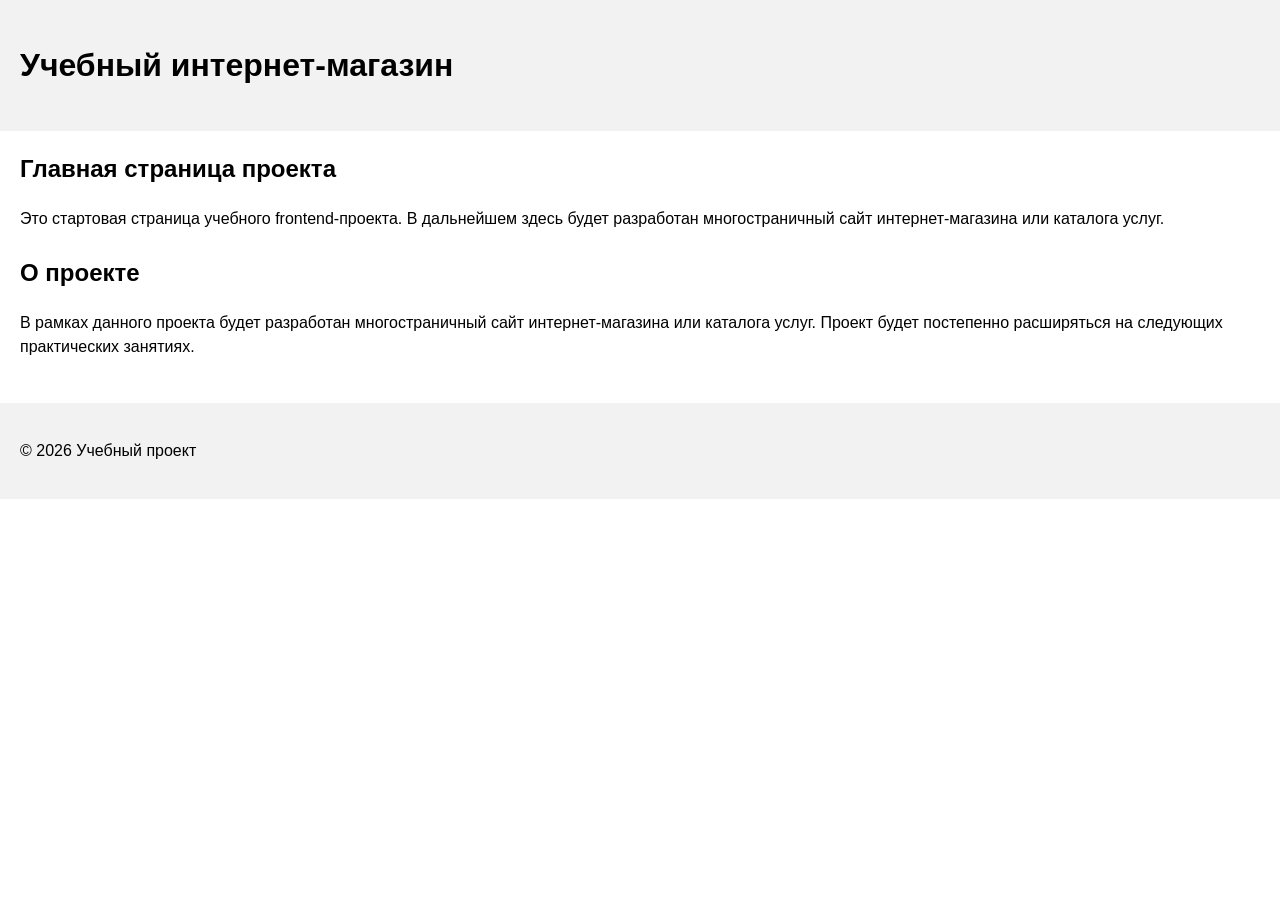
==== index.html @ a7a09f97 "feat: add project description section" ====
<!DOCTYPE html>
<html lang="ru">
<head>
  <meta charset="UTF-8">
  <meta name="viewport" content="width=device-width, initial-scale=1.0">
  <title>Каталог товаров</title>
  <link rel="stylesheet" href="css/style.css">
</head>
<body>
  <header>
    <h1>Учебный интернет-магазин</h1>
  </header>

  <main>
    <section>
      <h2>Главная страница проекта</h2>
      <p>
        Это стартовая страница учебного frontend-проекта.
        В дальнейшем здесь будет разработан многостраничный сайт
        интернет-магазина или каталога услуг.
      </p>
    </section>
    <section>
        <h2>О проекте</h2>
        <p>
            В рамках данного проекта будет разработан многостраничный сайт
            интернет-магазина или каталога услуг. Проект будет постепенно
            расширяться на следующих практических занятиях.
        </p>
    </section>
  </main>

  <footer>
    <p>&copy; 2026 Учебный проект</p>
  </footer>
</body>
</html>
---- css/style.css ----
body {
  margin: 0;
  font-family: Arial, sans-serif;
  line-height: 1.5;
}

header,
main,
footer {
  padding: 20px;
}

header {
  background-color: #f2f2f2;
}

footer {
  background-color: #f2f2f2;
}

section {
  margin-bottom: 24px;
}

section h2 {
  margin-top: 0;
}
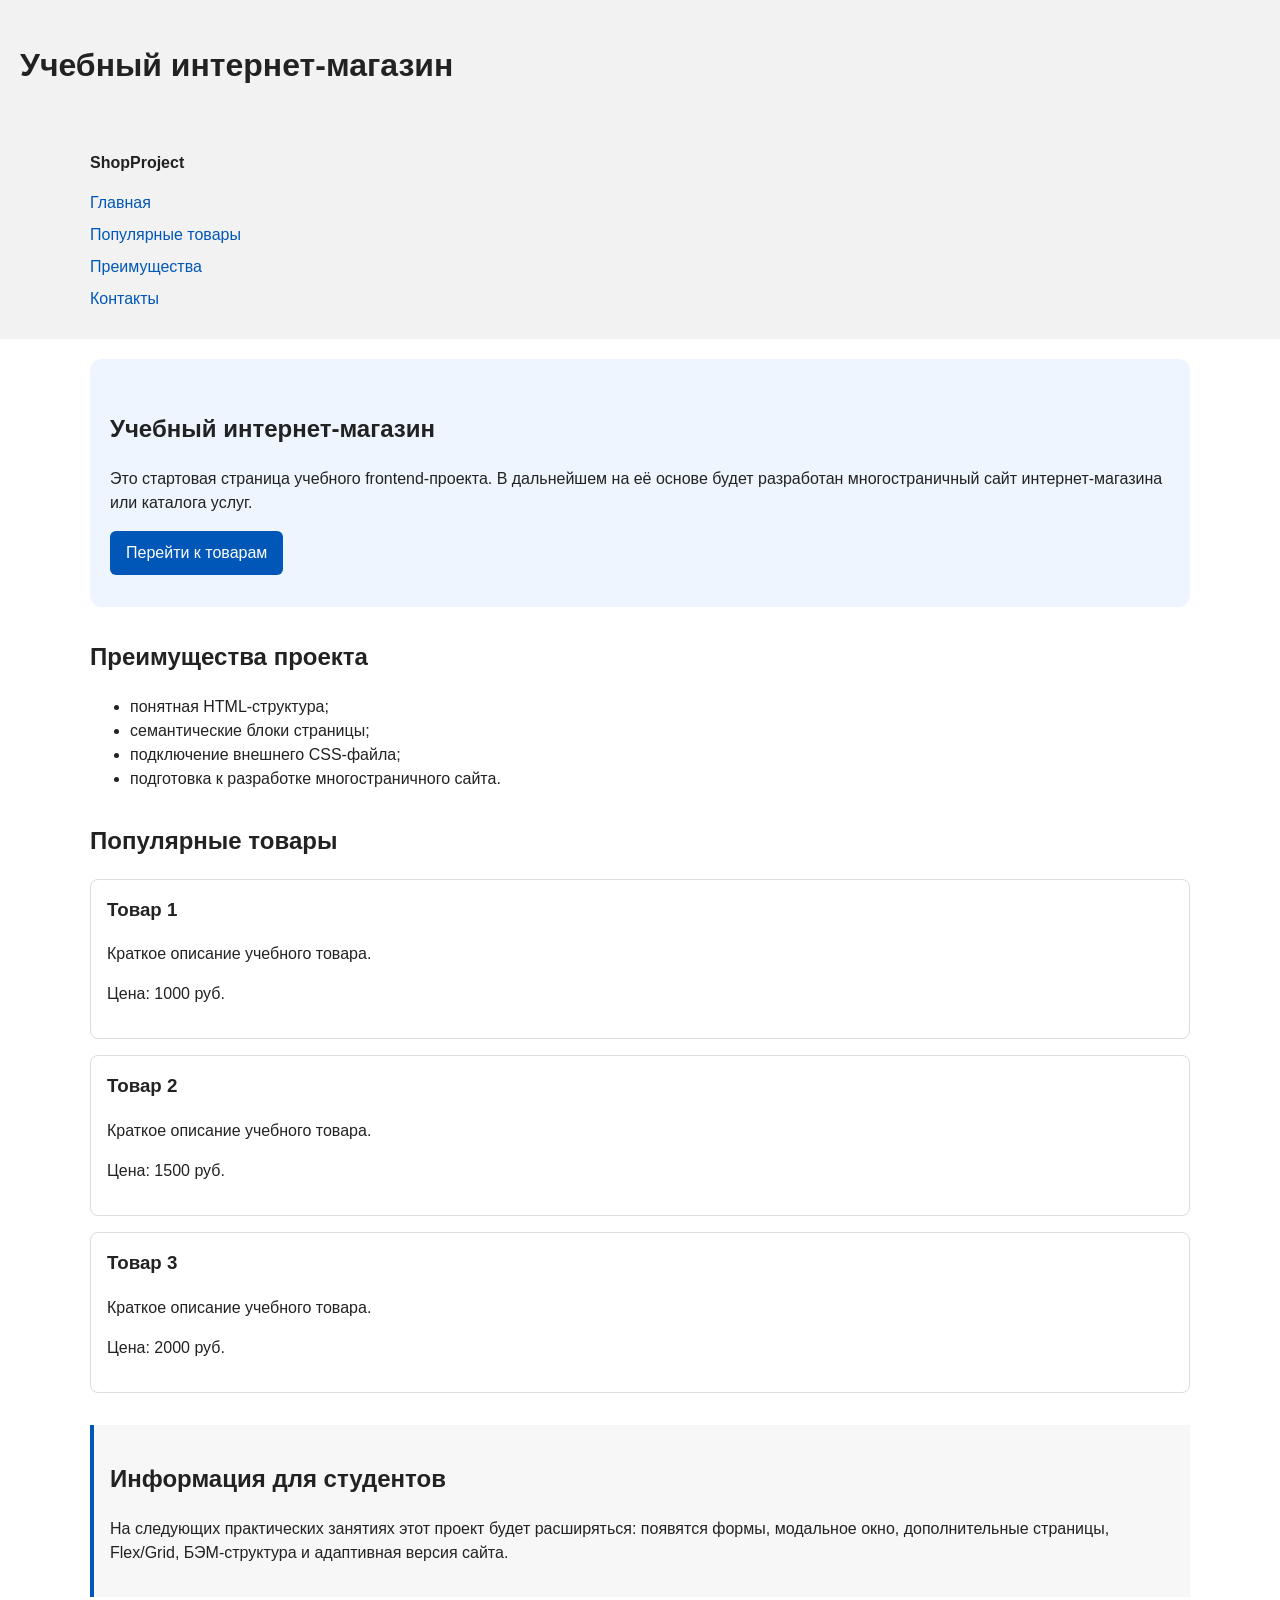
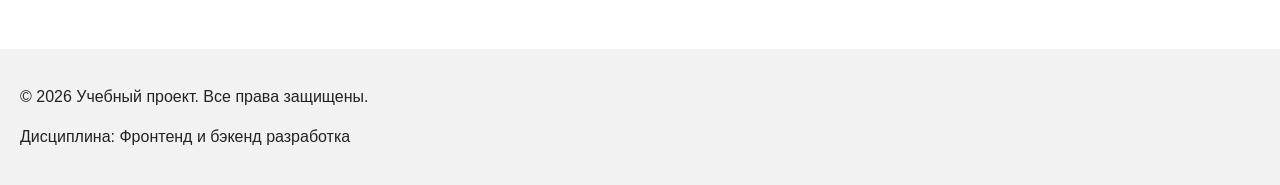
==== commit ba1c307e: "feat: add semantic HTML structure and base CSS styles" ====
--- a/index.html
+++ b/index.html
@@ -11,27 +11,80 @@
     <h1>Учебный интернет-магазин</h1>
   </header>
 
+  <header>
+  <div class="site-header">
+    <a class="site-logo" href="index.html">ShopProject</a>
+
+    <nav class="site-nav" aria-label="Основная навигация">
+      <ul class="site-nav__list">
+        <li><a href="index.html">Главная</a></li>
+        <li><a href="#popular">Популярные товары</a></li>
+        <li><a href="#advantages">Преимущества</a></li>
+        <li><a href="#contacts">Контакты</a></li>
+      </ul>
+    </nav>
+  </div>
+  </header>
+
   <main>
-    <section>
-      <h2>Главная страница проекта</h2>
+  <!-- Основное содержимое страницы -->
+    <section class="hero">
+      <h1>Учебный интернет-магазин</h1>
       <p>
         Это стартовая страница учебного frontend-проекта.
-        В дальнейшем здесь будет разработан многостраничный сайт
+        В дальнейшем на её основе будет разработан многостраничный сайт
         интернет-магазина или каталога услуг.
       </p>
+      <a class="button" href="#popular">Перейти к товарам</a>
     </section>
-    <section>
-        <h2>О проекте</h2>
-        <p>
-            В рамках данного проекта будет разработан многостраничный сайт
-            интернет-магазина или каталога услуг. Проект будет постепенно
-            расширяться на следующих практических занятиях.
-        </p>
+
+    <section class="section" id="advantages">
+      <h2>Преимущества проекта</h2>
+
+      <ul class="advantages-list">
+        <li>понятная HTML-структура;</li>
+        <li>семантические блоки страницы;</li>
+        <li>подключение внешнего CSS-файла;</li>
+        <li>подготовка к разработке многостраничного сайта.</li>
+      </ul>
     </section>
+
+    <section class="section" id="popular">
+      <h2>Популярные товары</h2>
+
+      <article class="product-card">
+        <h3>Товар 1</h3>
+        <p>Краткое описание учебного товара.</p>
+        <p>Цена: 1000 руб.</p>
+      </article>
+
+      <article class="product-card">
+        <h3>Товар 2</h3>
+        <p>Краткое описание учебного товара.</p>
+        <p>Цена: 1500 руб.</p>
+      </article>
+
+      <article class="product-card">
+        <h3>Товар 3</h3>
+        <p>Краткое описание учебного товара.</p>
+        <p>Цена: 2000 руб.</p>
+      </article>
+    </section>
+
+    <aside class="aside-info">
+      <h2>Информация для студентов</h2>
+      <p>
+        На следующих практических занятиях этот проект будет расширяться:
+        появятся формы, модальное окно, дополнительные страницы, Flex/Grid,
+        БЭМ-структура и адаптивная версия сайта.
+      </p>
+    </aside>
   </main>
 
-  <footer>
-    <p>&copy; 2026 Учебный проект</p>
+  <footer id="contacts">
+    <p>&copy; 2026 Учебный проект. Все права защищены.</p>
+    <p>Дисциплина: Фронтенд и бэкенд разработка</p>
   </footer>
+
 </body>
 </html>
--- a/css/style.css
+++ b/css/style.css
@@ -1,27 +1,172 @@
+/* 
+  Универсальное правило для всех элементов.
+  border-box делает расчёт размеров более понятным:
+  width включает content, padding и border.
+*/
+* {
+  box-sizing: border-box;
+}
+
+/*
+  Убираем стандартный внешний отступ браузера у body.
+  Без этого вокруг страницы может появиться белая рамка.
+*/
 body {
   margin: 0;
   font-family: Arial, sans-serif;
   line-height: 1.5;
+  color: #222222;
+  background-color: #ffffff;
 }
 
+/*
+  Задаём внутренние отступы для основных областей страницы.
+  Это делает содержимое визуально отделённым от краёв окна браузера.
+*/
 header,
 main,
 footer {
   padding: 20px;
 }
 
+/*
+  Оформляем шапку страницы.
+  Пока используется простой светло-серый фон.
+*/
 header {
   background-color: #f2f2f2;
 }
 
+/*
+  Оформляем подвал страницы тем же фоном,
+  чтобы визуально отделить его от основного содержимого.
+*/
 footer {
   background-color: #f2f2f2;
 }
 
-section {
-  margin-bottom: 24px;
+/*
+  Ограничиваем ширину содержимого шапки,
+  чтобы оно не растягивалось слишком сильно на широких экранах.
+*/
+.site-header {
+  max-width: 1100px;
+  margin: 0 auto;
 }
 
-section h2 {
+/*
+  Оформляем текстовый логотип.
+*/
+.site-logo {
+  font-weight: bold;
+  text-decoration: none;
+  color: #222222;
+}
+
+/*
+  Убираем стандартные отступы и маркеры списка навигации.
+*/
+.site-nav__list {
+  padding: 0;
+  margin: 16px 0 0;
+  list-style: none;
+}
+
+/*
+  Добавляем расстояние между пунктами меню.
+*/
+.site-nav__list li {
+  margin-bottom: 8px;
+}
+
+/*
+  Оформляем ссылки меню.
+*/
+.site-nav__list a {
+  color: #0057b8;
+  text-decoration: none;
+}
+
+/*
+  При наведении мыши подчёркиваем ссылку.
+  Подробно состояния интерфейса будут рассмотрены в практической работе 1.7.
+*/
+.site-nav__list a:hover {
+  text-decoration: underline;
+}
+
+/*
+  Hero-блок — первый крупный блок страницы.
+  Он визуально отделяется от остальных разделов фоном и отступами.
+*/
+.hero {
+  max-width: 1100px;
+  margin: 0 auto 32px;
+  padding: 32px 20px;
+  background-color: #eef5ff;
+  border-radius: 12px;
+}
+
+/*
+  Общий класс для разделов страницы.
+*/
+.section {
+  max-width: 1100px;
+  margin: 0 auto 32px;
+}
+
+/*
+  Убираем лишний верхний отступ у заголовков разделов.
+*/
+.section h2 {
   margin-top: 0;
+}
+
+/*
+  Карточка товара — самостоятельный блок.
+  На следующих занятиях карточки будут доработаны и выстроены в сетку.
+*/
+.product-card {
+  margin-bottom: 16px;
+  padding: 16px;
+  border: 1px solid #dddddd;
+  border-radius: 8px;
+  background-color: #ffffff;
+}
+
+/*
+  Убираем лишний верхний отступ у заголовка карточки.
+*/
+.product-card h3 {
+  margin-top: 0;
+}
+
+/*
+  Пока это обычная ссылка, но визуально она оформляется как кнопка.
+*/
+.button {
+  display: inline-block;
+  padding: 10px 16px;
+  color: #ffffff;
+  background-color: #0057b8;
+  text-decoration: none;
+  border-radius: 6px;
+}
+
+/*
+  Простое состояние наведения для кнопки.
+*/
+.button:hover {
+  background-color: #003f86;
+}
+
+/*
+  Дополнительный информационный блок.
+*/
+.aside-info {
+  max-width: 1100px;
+  margin: 0 auto 32px;
+  padding: 16px;
+  border-left: 4px solid #0057b8;
+  background-color: #f7f7f7;
 }
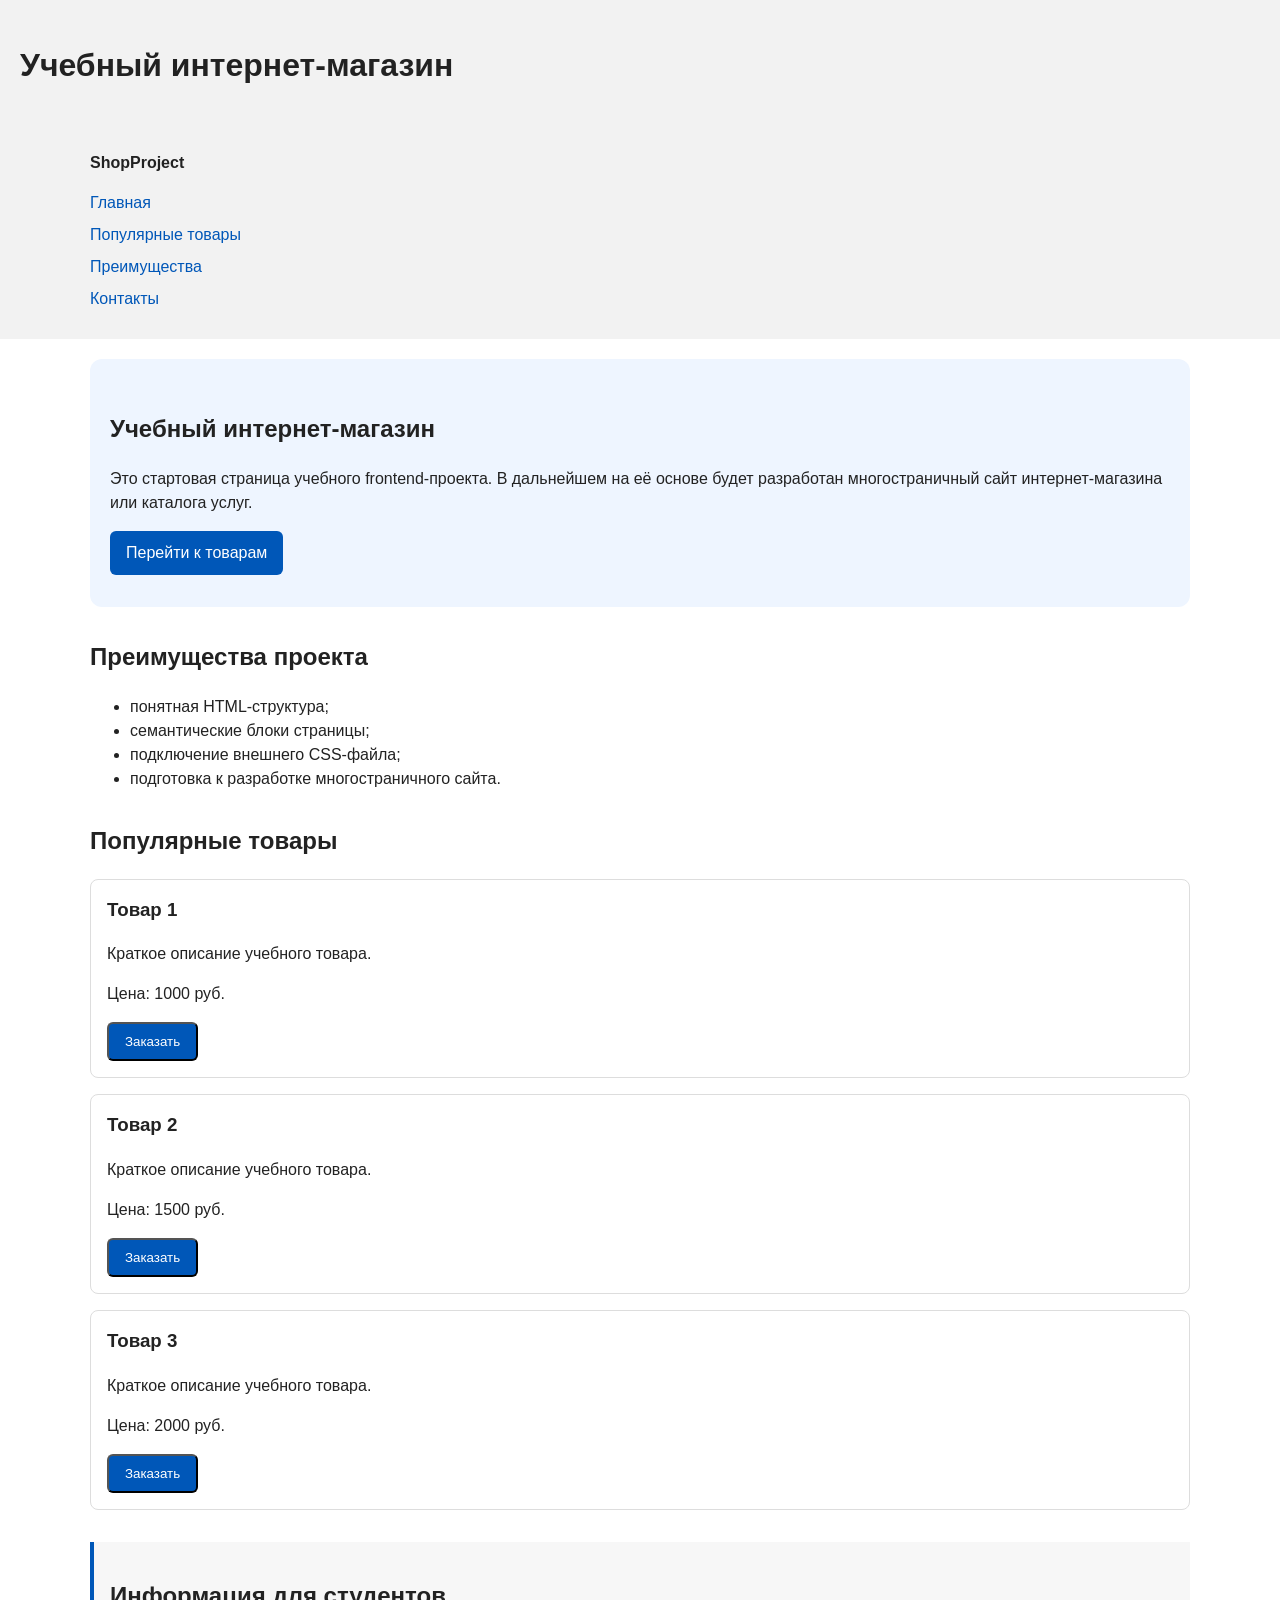
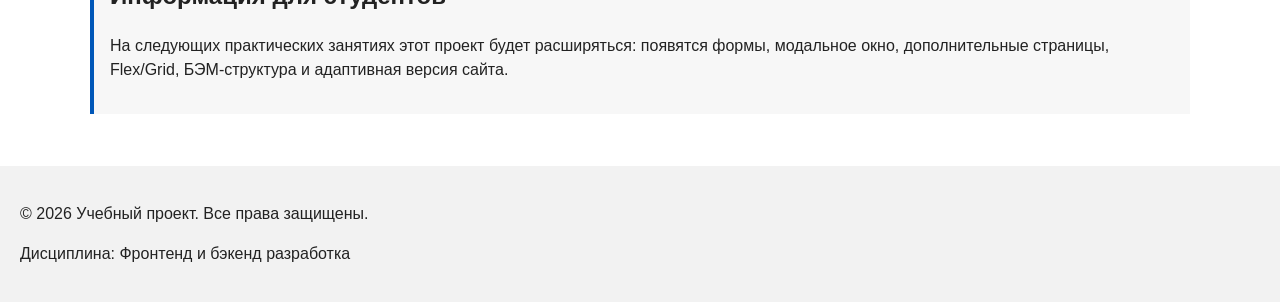
==== commit a056b38e: "feat: add order form modal and validation" ====
--- a/index.html
+++ b/index.html
@@ -5,6 +5,7 @@
   <meta name="viewport" content="width=device-width, initial-scale=1.0">
   <title>Каталог товаров</title>
   <link rel="stylesheet" href="css/style.css">
+  <script src="js/main.js" defer></script>
 </head>
 <body>
   <header>
@@ -56,18 +57,27 @@
         <h3>Товар 1</h3>
         <p>Краткое описание учебного товара.</p>
         <p>Цена: 1000 руб.</p>
+        <button class="button product-card__button" type="button" data-product="Товар 1">
+          Заказать
+        </button>
       </article>
 
       <article class="product-card">
         <h3>Товар 2</h3>
         <p>Краткое описание учебного товара.</p>
         <p>Цена: 1500 руб.</p>
+        <button class="button product-card__button" type="button" data-product="Товар 2">
+          Заказать
+        </button>
       </article>
 
       <article class="product-card">
         <h3>Товар 3</h3>
         <p>Краткое описание учебного товара.</p>
         <p>Цена: 2000 руб.</p>
+        <button class="button product-card__button" type="button" data-product="Товар 3">
+          Заказать
+        </button>
       </article>
     </section>
 
@@ -86,5 +96,102 @@
     <p>Дисциплина: Фронтенд и бэкенд разработка</p>
   </footer>
 
+  <dialog class="order-dialog" id="order-dialog" aria-labelledby="order-dialog-title">
+    <h2 id="order-dialog-title">Оформление заявки</h2>
+
+    <form class="order-form" id="order-form" action="#" method="post" novalidate>
+      <input id="selected-product" name="selected-product" type="hidden">
+
+      <div class="form-field">
+        <label for="order-name">Имя</label>
+        <input
+          id="order-name"
+          name="name"
+          type="text"
+          placeholder="Введите ваше имя"
+          minlength="2"
+          autocomplete="given-name"
+          required
+        >
+      </div>
+
+      <div class="form-field">
+        <label for="order-email">E-mail</label>
+        <input
+          id="order-email"
+          name="email"
+          type="email"
+          placeholder="example@mail.ru"
+          autocomplete="email"
+          required
+        >
+      </div>
+
+      <div class="form-field">
+        <label for="order-phone">Телефон</label>
+        <input
+          id="order-phone"
+          name="phone"
+          type="tel"
+          inputmode="tel"
+          placeholder="+7 (900) 000-00-00"
+          pattern="^\+7 \(\d{3}\) \d{3}-\d{2}-\d{2}$"
+          required
+        >
+        <small>Формат: +7 (900) 000-00-00</small>
+      </div>
+
+      <div class="form-field">
+        <label for="order-date">Дата связи</label>
+        <input
+          id="order-date"
+          name="date"
+          type="date"
+        >
+      </div>
+
+      <div class="form-field">
+        <label for="order-topic">Тема заявки</label>
+        <select id="order-topic" name="topic" required>
+          <option value="">Выберите тему</option>
+          <option value="product">Заказ товара</option>
+          <option value="consultation">Консультация</option>
+          <option value="delivery">Доставка</option>
+        </select>
+      </div>
+
+      <div class="form-field">
+        <label for="order-comment">Комментарий</label>
+        <textarea
+          id="order-comment"
+          name="comment"
+          rows="4"
+          placeholder="Укажите дополнительную информацию"
+        ></textarea>
+      </div>
+
+      <div class="form-field form-field--checkbox">
+        <label>
+          <input
+            id="order-agreement"
+            name="agreement"
+            type="checkbox"
+            required
+          >
+          Я согласен на обработку данных
+        </label>
+      </div>
+
+      <div class="form-actions">
+        <button type="button" id="close-order-dialog">Закрыть</button>
+        <button type="submit">Отправить заявку</button>
+      </div>
+    </form>
+  </dialog>
+
+  <p class="success-message" id="success-message" hidden>
+    Форма успешно отправлена!
+  </p>
+
 </body>
 </html>
--- a/css/style.css
+++ b/css/style.css
@@ -169,4 +169,106 @@
   padding: 16px;
   border-left: 4px solid #0057b8;
   background-color: #f7f7f7;
-}+}
+
+/*
+  Модальное окно.
+  Элемент dialog сам умеет открываться поверх страницы.
+*/
+.order-dialog {
+  width: min(100% - 32px, 560px);
+  padding: 24px;
+  border: none;
+  border-radius: 12px;
+}
+
+/*
+  Затемнение фона за модальным окном.
+*/
+.order-dialog::backdrop {
+  background-color: rgba(0, 0, 0, 0.5);
+}
+
+/*
+  Поле формы.
+  Каждый блок получает нижний отступ.
+*/
+.form-field {
+  margin-bottom: 16px;
+}
+
+/*
+  Подпись поля.
+*/
+.form-field label {
+  display: block;
+  margin-bottom: 6px;
+}
+
+/*
+  Основные поля формы.
+*/
+.form-field input,
+.form-field select,
+.form-field textarea {
+  width: 100%;
+  padding: 10px 12px;
+  border: 1px solid #cccccc;
+  border-radius: 6px;
+  font: inherit;
+}
+
+/*
+  Checkbox не должен занимать всю ширину.
+*/
+.form-field input[type="checkbox"] {
+  width: auto;
+}
+
+/*
+  Подсказка под полем телефона.
+*/
+.form-field small {
+  display: block;
+  margin-top: 4px;
+  color: #666666;
+}
+
+/*
+  Видимый фокус для клавиатурной навигации.
+*/
+.form-field input:focus-visible,
+.form-field select:focus-visible,
+.form-field textarea:focus-visible,
+.form-actions button:focus-visible {
+  outline: 2px solid #0057b8;
+  outline-offset: 2px;
+}
+
+/*
+  Подсветка ошибочных полей.
+  Атрибут aria-invalid будет добавляться через JavaScript.
+*/
+[aria-invalid="true"] {
+  border-color: #b00020;
+}
+
+/*
+  Кнопки формы.
+*/
+.form-actions {
+  display: flex;
+  gap: 12px;
+  margin-top: 20px;
+}
+
+/*
+  Сообщение об успешной отправке.
+*/
+.success-message {
+  max-width: 1100px;
+  margin: 24px auto;
+  padding: 16px;
+  border-left: 4px solid #168a2f;
+  background-color: #eefaf0;
+}
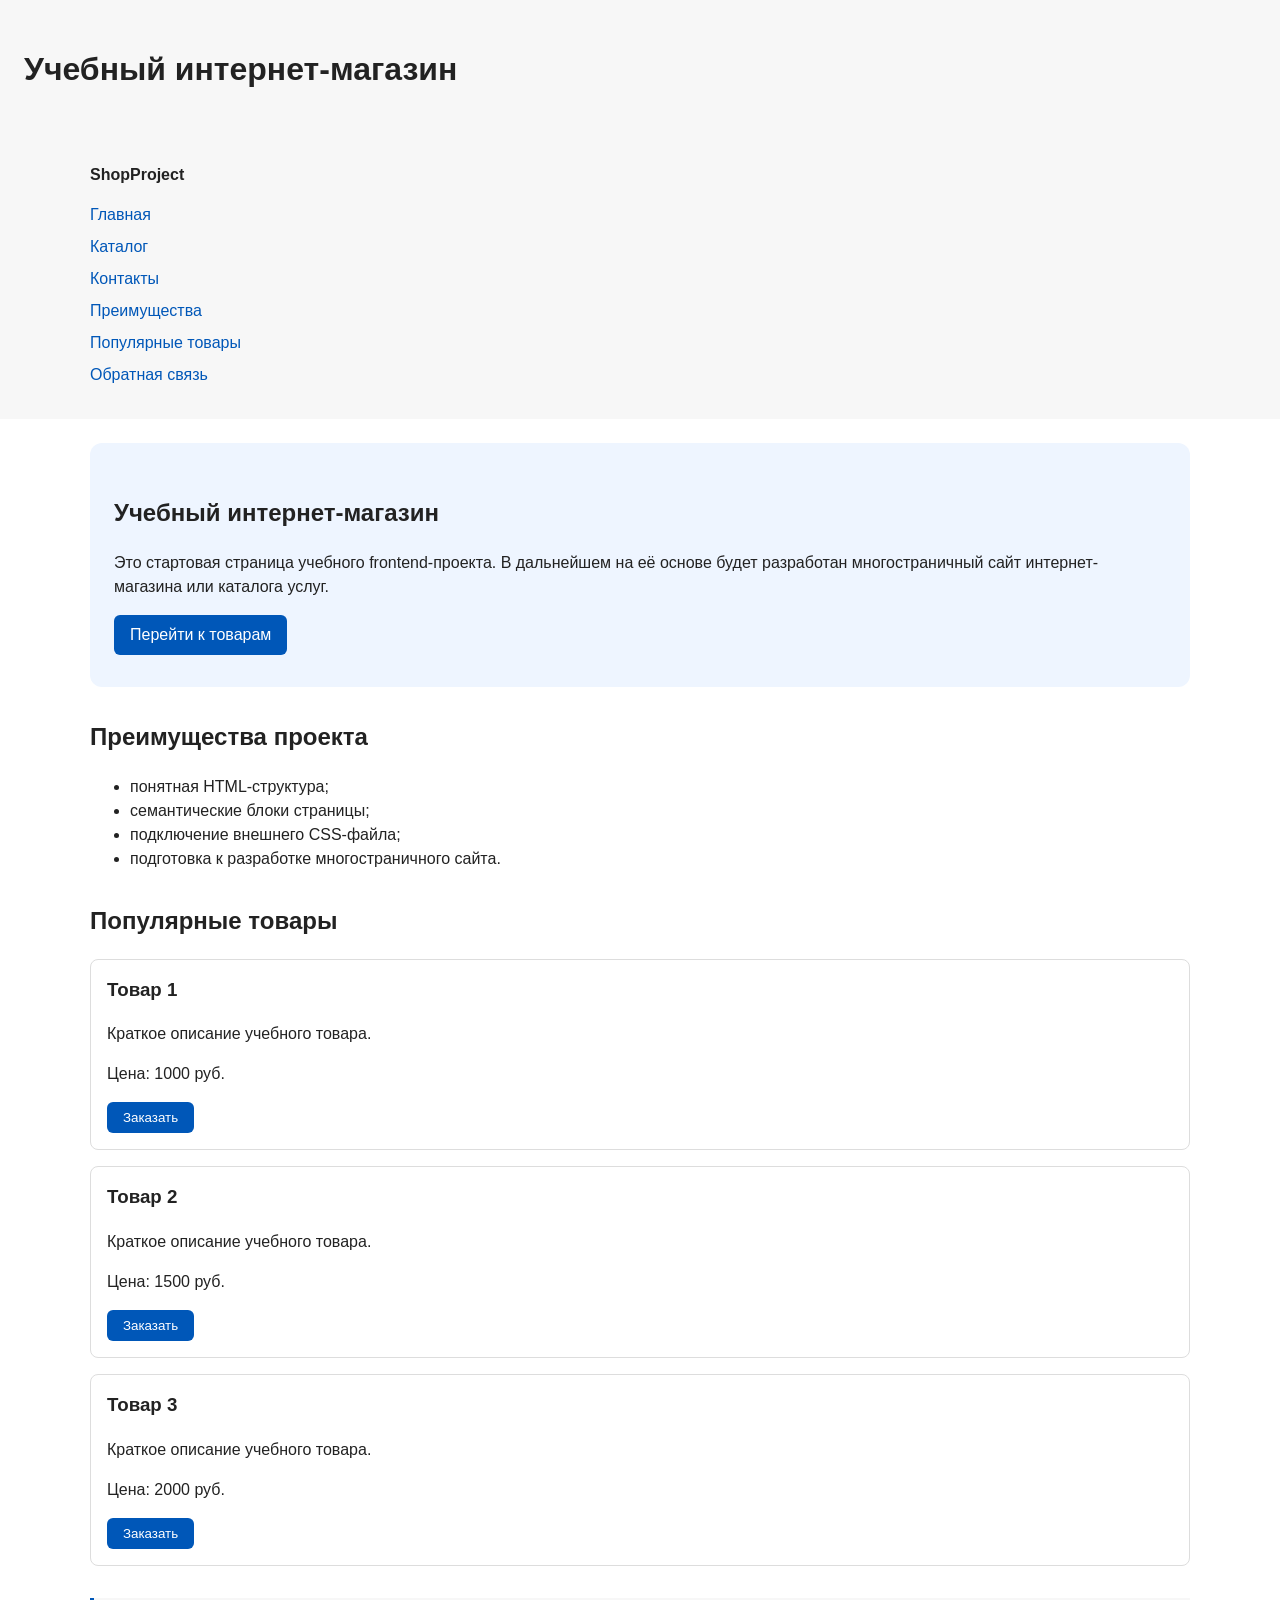
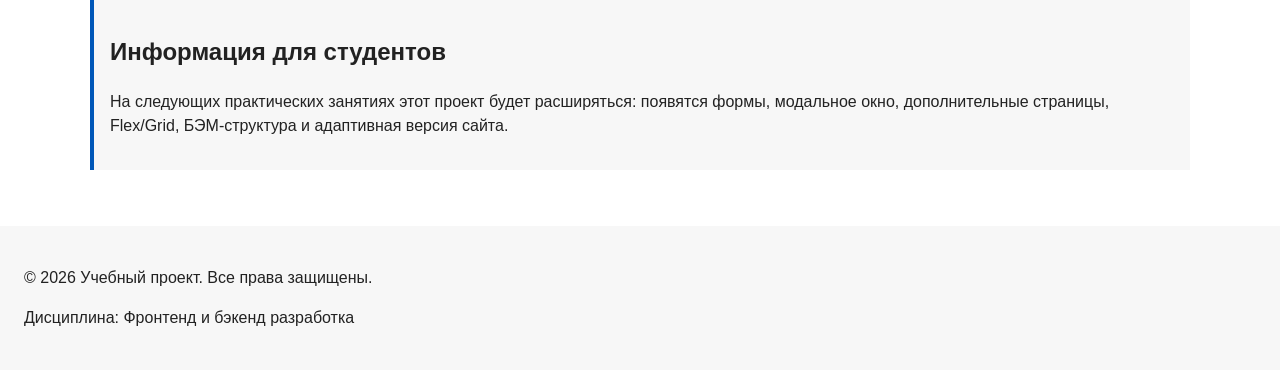
==== commit 9dd623c4: "feat: add multi-page structure navigation and anchors" ====
--- a/index.html
+++ b/index.html
@@ -6,6 +6,10 @@
   <title>Каталог товаров</title>
   <link rel="stylesheet" href="css/style.css">
   <script src="js/main.js" defer></script>
+  <meta property="og:type" content="website">
+  <meta property="og:title" content="Учебный интернет-магазин">
+  <meta property="og:description" content="Учебный frontend-проект интернет-магазина.">
+  <meta property="og:image" content="https://username.github.io/kr1-html-css-shop/images/preview.jpg">
 </head>
 <body>
   <header>
@@ -19,9 +23,11 @@
     <nav class="site-nav" aria-label="Основная навигация">
       <ul class="site-nav__list">
         <li><a href="index.html">Главная</a></li>
-        <li><a href="#popular">Популярные товары</a></li>
-        <li><a href="#advantages">Преимущества</a></li>
-        <li><a href="#contacts">Контакты</a></li>
+        <li><a href="catalog.html">Каталог</a></li>
+        <li><a href="contacts.html">Контакты</a></li>
+        <li><a href="index.html#advantages">Преимущества</a></li>
+        <li><a href="index.html#popular">Популярные товары</a></li>
+        <li><a href="index.html#contacts">Обратная связь</a></li>
       </ul>
     </nav>
   </div>
--- a/css/style.css
+++ b/css/style.css
@@ -1,4 +1,43 @@
-/* 
+/* ===============================
+   1. Переменные проекта
+   =============================== */
+
+:root {
+  /* Основные цвета проекта */
+  --color-bg: #ffffff;
+  --color-text: #222222;
+  --color-muted: #666666;
+  --color-primary: #0057b8;
+  --color-primary-dark: #003f86;
+  --color-border: #dddddd;
+  --color-surface: #f7f7f7;
+  --color-surface-accent: #eef5ff;
+  --color-danger: #b00020;
+  --color-success: #168a2f;
+  --color-success-bg: #eefaf0;
+  --color-white: #ffffff;
+
+  /* Отступы */
+  --space-xs: 4px;
+  --space-sm: 8px;
+  --space-md: 16px;
+  --space-lg: 24px;
+  --space-xl: 32px;
+
+  /* Скругления */
+  --radius-sm: 6px;
+  --radius-md: 8px;
+  --radius-lg: 12px;
+
+  /* Размеры */
+  --container-width: 1100px;
+}
+
+/* ===============================
+   2. Базовые стили
+   =============================== */
+
+/*
   Универсальное правило для всех элементов.
   border-box делает расчёт размеров более понятным:
   width включает content, padding и border.
@@ -15,8 +54,8 @@
   margin: 0;
   font-family: Arial, sans-serif;
   line-height: 1.5;
-  color: #222222;
-  background-color: #ffffff;
+  color: var(--color-text);
+  background-color: var(--color-bg);
 }
 
 /*
@@ -26,7 +65,7 @@
 header,
 main,
 footer {
-  padding: 20px;
+  padding: var(--space-lg);
 }
 
 /*
@@ -34,7 +73,7 @@
   Пока используется простой светло-серый фон.
 */
 header {
-  background-color: #f2f2f2;
+  background-color: var(--color-surface);
 }
 
 /*
@@ -42,15 +81,74 @@
   чтобы визуально отделить его от основного содержимого.
 */
 footer {
-  background-color: #f2f2f2;
-}
+  background-color: var(--color-surface);
+}
+
+
+/* ===============================
+   3. Общие элементы интерфейса
+   =============================== */
+
+/*
+  Пока это обычная ссылка, но визуально она оформляется как кнопка.
+*/
+.button {
+  display: inline-block;
+  padding: var(--space-sm) var(--space-md);
+  color: var(--color-white);
+  background-color: var(--color-primary);
+  text-decoration: none;
+  border: none;
+  border-radius: var(--radius-sm);
+  cursor: pointer;
+}
+
+/*
+  Простое состояние наведения для кнопки.
+*/
+.button:hover {
+  background-color: var(--color-primary-dark);
+}
+
+.button:hover {
+  color: var(--color-white);
+  background-color: var(--color-primary-dark);
+}
+
+.button:focus-visible {
+  outline: 2px solid var(--color-primary);
+  outline-offset: 3px;
+}
+
+.button:disabled {
+  opacity: 0.6;
+  cursor: not-allowed;
+}
+
+a {
+  color: var(--color-primary);
+}
+
+a:hover {
+  color: var(--color-primary-dark);
+}
+
+a:focus-visible {
+  outline: 2px solid var(--color-primary);
+  outline-offset: 3px;
+}
+
+
+/* ===============================
+   4. Компоненты страницы
+   =============================== */
 
 /*
   Ограничиваем ширину содержимого шапки,
   чтобы оно не растягивалось слишком сильно на широких экранах.
 */
 .site-header {
-  max-width: 1100px;
+  max-width: var(--container-width);
   margin: 0 auto;
 }
 
@@ -60,7 +158,7 @@
 .site-logo {
   font-weight: bold;
   text-decoration: none;
-  color: #222222;
+  color: var(--color-text);
 }
 
 /*
@@ -83,7 +181,7 @@
   Оформляем ссылки меню.
 */
 .site-nav__list a {
-  color: #0057b8;
+  color: var(--color-primary);
   text-decoration: none;
 }
 
@@ -100,19 +198,19 @@
   Он визуально отделяется от остальных разделов фоном и отступами.
 */
 .hero {
-  max-width: 1100px;
-  margin: 0 auto 32px;
-  padding: 32px 20px;
-  background-color: #eef5ff;
-  border-radius: 12px;
+  max-width: var(--container-width);
+  margin: 0 auto var(--space-xl);
+  padding: var(--space-xl) var(--space-lg);
+  background-color: var(--color-surface-accent);
+  border-radius: var(--radius-lg);
 }
 
 /*
   Общий класс для разделов страницы.
 */
 .section {
-  max-width: 1100px;
-  margin: 0 auto 32px;
+  max-width: var(--container-width);
+  margin: 0 auto var(--space-xl);
 }
 
 /*
@@ -127,49 +225,43 @@
   На следующих занятиях карточки будут доработаны и выстроены в сетку.
 */
 .product-card {
-  margin-bottom: 16px;
-  padding: 16px;
-  border: 1px solid #dddddd;
-  border-radius: 8px;
-  background-color: #ffffff;
-}
-
-/*
-  Убираем лишний верхний отступ у заголовка карточки.
-*/
+  margin-bottom: var(--space-md);
+  padding: var(--space-md);
+  border: 1px solid var(--color-border);
+  border-radius: var(--radius-md);
+  background-color: var(--color-bg);
+}
+
+.product-card:hover {
+  border-color: var(--color-primary);
+}
+
 .product-card h3 {
   margin-top: 0;
 }
 
 /*
-  Пока это обычная ссылка, но визуально она оформляется как кнопка.
-*/
-.button {
-  display: inline-block;
-  padding: 10px 16px;
-  color: #ffffff;
-  background-color: #0057b8;
-  text-decoration: none;
-  border-radius: 6px;
-}
-
-/*
-  Простое состояние наведения для кнопки.
-*/
-.button:hover {
-  background-color: #003f86;
+  Убираем лишний верхний отступ у заголовка карточки.
+*/
+.product-card h3 {
+  margin-top: 0;
 }
 
 /*
   Дополнительный информационный блок.
 */
 .aside-info {
-  max-width: 1100px;
-  margin: 0 auto 32px;
-  padding: 16px;
-  border-left: 4px solid #0057b8;
-  background-color: #f7f7f7;
-}
+  max-width: var(--container-width);
+  margin: 0 auto var(--space-xl);
+  padding: var(--space-md);
+  border-left: 4px solid var(--color-primary);
+  background-color: var(--color-surface);
+}
+
+
+/* ===============================
+   5. Форма и модальное окно
+   =============================== */
 
 /*
   Модальное окно.
@@ -177,9 +269,9 @@
 */
 .order-dialog {
   width: min(100% - 32px, 560px);
-  padding: 24px;
+  padding: var(--space-lg);
   border: none;
-  border-radius: 12px;
+  border-radius: var(--radius-lg);
 }
 
 /*
@@ -194,7 +286,7 @@
   Каждый блок получает нижний отступ.
 */
 .form-field {
-  margin-bottom: 16px;
+  margin-bottom: var(--space-md);
 }
 
 /*
@@ -202,7 +294,7 @@
 */
 .form-field label {
   display: block;
-  margin-bottom: 6px;
+  margin-bottom: var(--space-xs);
 }
 
 /*
@@ -213,8 +305,8 @@
 .form-field textarea {
   width: 100%;
   padding: 10px 12px;
-  border: 1px solid #cccccc;
-  border-radius: 6px;
+  border: 1px solid var(--color-border);
+  border-radius: var(--radius-sm);
   font: inherit;
 }
 
@@ -230,8 +322,8 @@
 */
 .form-field small {
   display: block;
-  margin-top: 4px;
-  color: #666666;
+  margin-top: var(--space-xs);
+  color: var(--color-muted);
 }
 
 /*
@@ -241,7 +333,7 @@
 .form-field select:focus-visible,
 .form-field textarea:focus-visible,
 .form-actions button:focus-visible {
-  outline: 2px solid #0057b8;
+  outline: 2px solid var(--color-primary);
   outline-offset: 2px;
 }
 
@@ -250,7 +342,7 @@
   Атрибут aria-invalid будет добавляться через JavaScript.
 */
 [aria-invalid="true"] {
-  border-color: #b00020;
+  border-color: var(--color-error);
 }
 
 /*
@@ -259,16 +351,66 @@
 .form-actions {
   display: flex;
   gap: 12px;
-  margin-top: 20px;
+  margin-top: var(--space-md);
 }
 
 /*
   Сообщение об успешной отправке.
 */
 .success-message {
-  max-width: 1100px;
-  margin: 24px auto;
-  padding: 16px;
-  border-left: 4px solid #168a2f;
-  background-color: #eefaf0;
-}
+  max-width: var(--container-width);
+  margin: var(--space-lg) auto;
+  padding: var(--space-md);
+  border-left: 4px solid var(--color-success);
+  background-color: var(--color-success-bg);
+}
+
+/*
+  Состояния для полей форм
+*/
+.form-field input:hover,
+.form-field select:hover,
+.form-field textarea:hover {
+  border-color: var(--color-primary);
+}
+
+.form-field input:focus-visible,
+.form-field select:focus-visible,
+.form-field textarea:focus-visible,
+.form-actions button:focus-visible {
+  outline: 2px solid var(--color-primary);
+  outline-offset: 3px;
+}
+
+[aria-invalid="true"] {
+  border-color: var(--color-danger);
+}
+
+/*
+  Стили для хлебных крошек
+*/
+
+.breadcrumbs {
+  max-width: var(--container-width);
+  margin: 0 auto var(--space-md);
+  font-size: 14px;
+  color: var(--color-muted);
+}
+
+.breadcrumbs a {
+  color: var(--color-primary);
+}
+
+.breadcrumbs span::before {
+  content: " / ";
+  color: var(--color-muted);
+}
+
+html {
+  scroll-behavior: smooth;
+}
+
+:target {
+  outline: 2px dashed var(--color-primary);
+  outline-offset: 4px;
+}
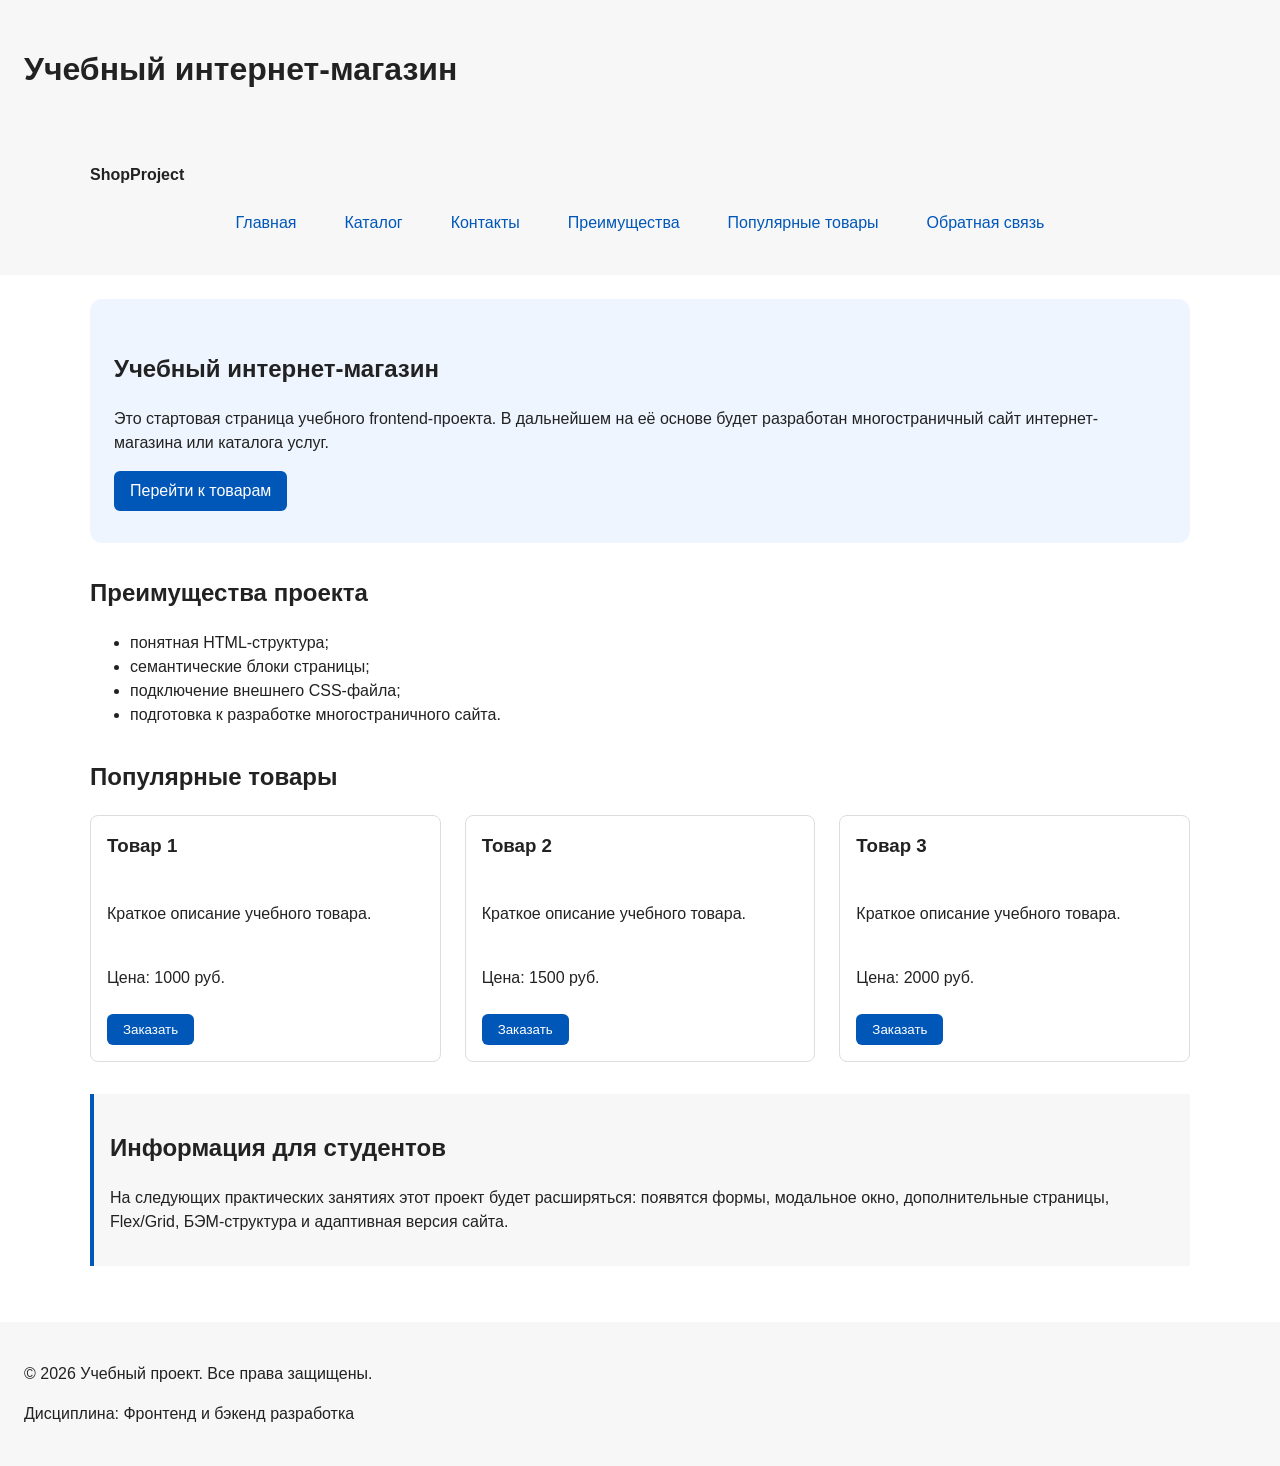
==== commit e7a95d1a: "feat: add flex navigation and grid catalog layout" ====
--- a/index.html
+++ b/index.html
@@ -59,33 +59,36 @@
     <section class="section" id="popular">
       <h2>Популярные товары</h2>
 
-      <article class="product-card">
-        <h3>Товар 1</h3>
-        <p>Краткое описание учебного товара.</p>
-        <p>Цена: 1000 руб.</p>
-        <button class="button product-card__button" type="button" data-product="Товар 1">
-          Заказать
-        </button>
-      </article>
-
-      <article class="product-card">
-        <h3>Товар 2</h3>
-        <p>Краткое описание учебного товара.</p>
-        <p>Цена: 1500 руб.</p>
-        <button class="button product-card__button" type="button" data-product="Товар 2">
-          Заказать
-        </button>
-      </article>
-
-      <article class="product-card">
-        <h3>Товар 3</h3>
-        <p>Краткое описание учебного товара.</p>
-        <p>Цена: 2000 руб.</p>
-        <button class="button product-card__button" type="button" data-product="Товар 3">
-          Заказать
-        </button>
-      </article>
+      <div class="products-grid">
+        <article class="product-card">
+          <h3>Товар 1</h3>
+          <p>Краткое описание учебного товара.</p>
+          <p>Цена: 1000 руб.</p>
+          <button class="button product-card__button" type="button" data-product="Товар 1">
+            Заказать
+          </button>
+        </article>
+
+        <article class="product-card">
+          <h3>Товар 2</h3>
+          <p>Краткое описание учебного товара.</p>
+          <p>Цена: 1500 руб.</p>
+          <button class="button product-card__button" type="button" data-product="Товар 2">
+            Заказать
+          </button>
+        </article>
+
+        <article class="product-card">
+          <h3>Товар 3</h3>
+          <p>Краткое описание учебного товара.</p>
+          <p>Цена: 2000 руб.</p>
+          <button class="button product-card__button" type="button" data-product="Товар 3">
+            Заказать
+          </button>
+        </article>
+      </div>
     </section>
+
 
     <aside class="aside-info">
       <h2>Информация для студентов</h2>
--- a/css/style.css
+++ b/css/style.css
@@ -165,8 +165,13 @@
   Убираем стандартные отступы и маркеры списка навигации.
 */
 .site-nav__list {
+  display: flex;
+  flex-wrap: wrap;
+  justify-content: center;
+  align-items: center;
+  gap: var(--space-md);
   padding: 0;
-  margin: 16px 0 0;
+  margin: var(--space-md) 0 0;
   list-style: none;
 }
 
@@ -181,8 +186,11 @@
   Оформляем ссылки меню.
 */
 .site-nav__list a {
+  display: inline-block;
+  padding: var(--space-sm) var(--space-md);
   color: var(--color-primary);
   text-decoration: none;
+  border-radius: var(--radius-sm);
 }
 
 /*
@@ -190,7 +198,8 @@
   Подробно состояния интерфейса будут рассмотрены в практической работе 1.7.
 */
 .site-nav__list a:hover {
-  text-decoration: underline;
+  color: var(--color-white);
+  background-color: var(--color-primary);
 }
 
 /*
@@ -225,19 +234,24 @@
   На следующих занятиях карточки будут доработаны и выстроены в сетку.
 */
 .product-card {
-  margin-bottom: var(--space-md);
+  display: flex;
+  flex-direction: column;
+  gap: var(--space-sm);
+  margin-bottom: 0;
   padding: var(--space-md);
   border: 1px solid var(--color-border);
   border-radius: var(--radius-md);
   background-color: var(--color-bg);
 }
 
+.product-card .button {
+  margin-top: auto;
+  align-self: flex-start;
+}
+
+
 .product-card:hover {
   border-color: var(--color-primary);
-}
-
-.product-card h3 {
-  margin-top: 0;
 }
 
 /*
@@ -414,3 +428,63 @@
   outline: 2px dashed var(--color-primary);
   outline-offset: 4px;
 }
+
+.products-grid {
+  display: grid;
+  grid-template-columns: repeat(3, 1fr);
+  gap: var(--space-lg);
+}
+
+.catalog-layout {
+  max-width: var(--container-width);
+  margin: 0 auto var(--space-xl);
+  display: grid;
+  grid-template-columns: 260px 1fr;
+  grid-template-areas: "filters products";
+  gap: var(--space-lg);
+}
+
+.catalog-filters {
+  grid-area: filters;
+  padding: var(--space-md);
+  border: 1px solid var(--color-border);
+  border-radius: var(--radius-md);
+  background-color: var(--color-surface);
+}
+
+.catalog-products {
+  grid-area: products;
+}
+
+/*
+  Стили для формы фильтров
+*/
+
+.filters-form {
+  display: grid;
+  gap: var(--space-md);
+}
+
+.filters-form fieldset {
+  margin: 0;
+  padding: var(--space-md);
+  border: 1px solid var(--color-border);
+  border-radius: var(--radius-sm);
+}
+
+.filters-form legend {
+  font-weight: 700;
+}
+
+.filters-form label {
+  display: block;
+  margin-bottom: var(--space-sm);
+}
+
+.filters-form input[type="number"] {
+  width: 100%;
+  padding: 8px 10px;
+  border: 1px solid var(--color-border);
+  border-radius: var(--radius-sm);
+  font: inherit;
+}
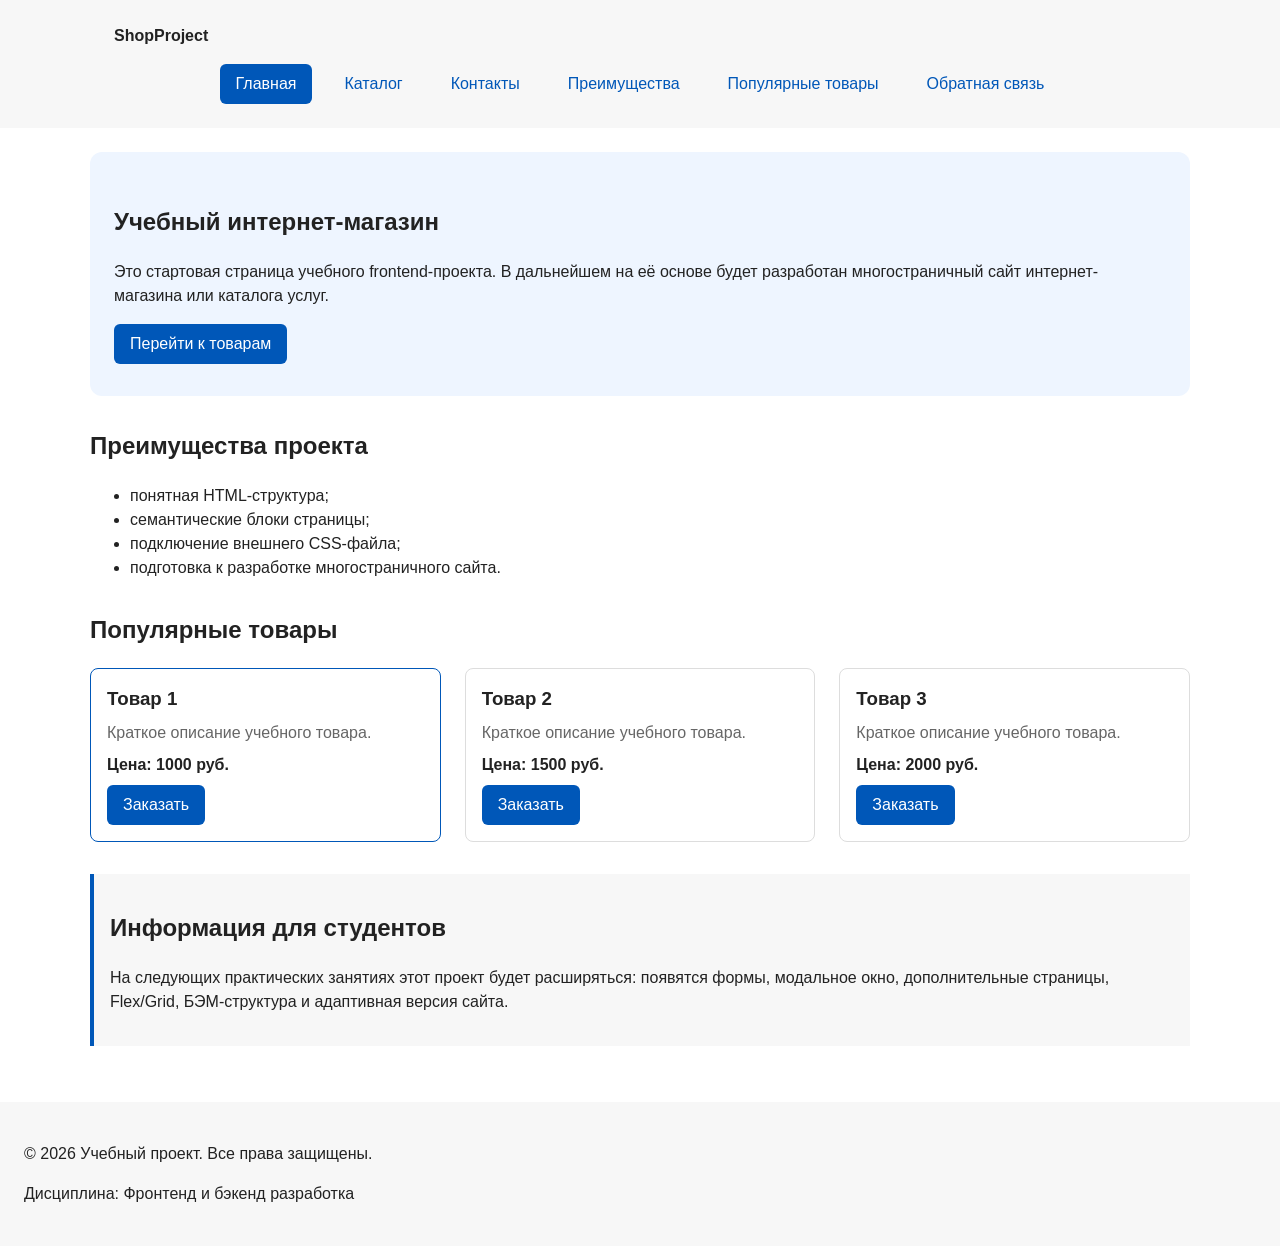
==== commit c1077f59: "refactor: apply BEM naming to CSS classes" ====
--- a/index.html
+++ b/index.html
@@ -3,38 +3,47 @@
 <head>
   <meta charset="UTF-8">
   <meta name="viewport" content="width=device-width, initial-scale=1.0">
-  <title>Каталог товаров</title>
+  <meta name="description" content="Главная страница учебного интернет-магазина.">
+  <title>Главная — Учебный интернет-магазин</title>
   <link rel="stylesheet" href="css/style.css">
   <script src="js/main.js" defer></script>
   <meta property="og:type" content="website">
   <meta property="og:title" content="Учебный интернет-магазин">
   <meta property="og:description" content="Учебный frontend-проект интернет-магазина.">
-  <meta property="og:image" content="https://username.github.io/kr1-html-css-shop/images/preview.jpg">
+  <meta property="og:image" content="https://nikasivv.github.io/kr1-html-css-shop/images/preview.jpg">
 </head>
 <body>
-  <header>
-    <h1>Учебный интернет-магазин</h1>
+  <header class="site-header">
+    <div class="site-header__inner">
+      <a class="site-header__logo" href="index.html">ShopProject</a>
+
+      <nav class="site-nav" aria-label="Основная навигация">
+        <ul class="site-nav__list">
+          <li class="site-nav__item">
+            <a class="site-nav__link site-nav__link--active" href="index.html">Главная</a>
+          </li>
+          <li class="site-nav__item">
+            <a class="site-nav__link" href="catalog.html">Каталог</a>
+          </li>
+          <li class="site-nav__item">
+            <a class="site-nav__link" href="contacts.html">Контакты</a>
+          </li>
+          <li class="site-nav__item">
+            <a class="site-nav__link" href="index.html#advantages">Преимущества</a>
+          </li>
+          <li class="site-nav__item">
+            <a class="site-nav__link" href="index.html#popular">Популярные товары</a>
+          </li>
+          <li class="site-nav__item">
+            <a class="site-nav__link" href="index.html#contacts">Обратная связь</a>
+          </li>
+        </ul>
+      </nav>
+    </div>
   </header>
 
-  <header>
-  <div class="site-header">
-    <a class="site-logo" href="index.html">ShopProject</a>
-
-    <nav class="site-nav" aria-label="Основная навигация">
-      <ul class="site-nav__list">
-        <li><a href="index.html">Главная</a></li>
-        <li><a href="catalog.html">Каталог</a></li>
-        <li><a href="contacts.html">Контакты</a></li>
-        <li><a href="index.html#advantages">Преимущества</a></li>
-        <li><a href="index.html#popular">Популярные товары</a></li>
-        <li><a href="index.html#contacts">Обратная связь</a></li>
-      </ul>
-    </nav>
-  </div>
-  </header>
-
   <main>
-  <!-- Основное содержимое страницы -->
+    <!-- Основное содержимое страницы -->
     <section class="hero">
       <h1>Учебный интернет-магазин</h1>
       <p>
@@ -42,7 +51,7 @@
         В дальнейшем на её основе будет разработан многостраничный сайт
         интернет-магазина или каталога услуг.
       </p>
-      <a class="button" href="#popular">Перейти к товарам</a>
+      <a class="button button--primary" href="#popular">Перейти к товарам</a>
     </section>
 
     <section class="section" id="advantages">
@@ -60,35 +69,34 @@
       <h2>Популярные товары</h2>
 
       <div class="products-grid">
-        <article class="product-card">
-          <h3>Товар 1</h3>
-          <p>Краткое описание учебного товара.</p>
-          <p>Цена: 1000 руб.</p>
-          <button class="button product-card__button" type="button" data-product="Товар 1">
+        <article class="product-card product-card--featured">
+          <h3 class="product-card__title">Товар 1</h3>
+          <p class="product-card__description">Краткое описание учебного товара.</p>
+          <p class="product-card__price">Цена: 1000 руб.</p>
+          <button class="button button--primary product-card__button" type="button" data-product="Товар 1">
             Заказать
           </button>
         </article>
 
         <article class="product-card">
-          <h3>Товар 2</h3>
-          <p>Краткое описание учебного товара.</p>
-          <p>Цена: 1500 руб.</p>
-          <button class="button product-card__button" type="button" data-product="Товар 2">
+          <h3 class="product-card__title">Товар 2</h3>
+          <p class="product-card__description">Краткое описание учебного товара.</p>
+          <p class="product-card__price">Цена: 1500 руб.</p>
+          <button class="button button--primary product-card__button" type="button" data-product="Товар 2">
             Заказать
           </button>
         </article>
 
         <article class="product-card">
-          <h3>Товар 3</h3>
-          <p>Краткое описание учебного товара.</p>
-          <p>Цена: 2000 руб.</p>
-          <button class="button product-card__button" type="button" data-product="Товар 3">
+          <h3 class="product-card__title">Товар 3</h3>
+          <p class="product-card__description">Краткое описание учебного товара.</p>
+          <p class="product-card__price">Цена: 2000 руб.</p>
+          <button class="button button--primary product-card__button" type="button" data-product="Товар 3">
             Заказать
           </button>
         </article>
       </div>
     </section>
-
 
     <aside class="aside-info">
       <h2>Информация для студентов</h2>
@@ -106,14 +114,15 @@
   </footer>
 
   <dialog class="order-dialog" id="order-dialog" aria-labelledby="order-dialog-title">
-    <h2 id="order-dialog-title">Оформление заявки</h2>
+    <h2 class="order-dialog__title" id="order-dialog-title">Оформление заявки</h2>
 
     <form class="order-form" id="order-form" action="#" method="post" novalidate>
       <input id="selected-product" name="selected-product" type="hidden">
 
-      <div class="form-field">
-        <label for="order-name">Имя</label>
-        <input
+      <div class="order-form__field">
+        <label class="order-form__label" for="order-name">Имя</label>
+        <input
+          class="order-form__input"
           id="order-name"
           name="name"
           type="text"
@@ -124,9 +133,10 @@
         >
       </div>
 
-      <div class="form-field">
-        <label for="order-email">E-mail</label>
-        <input
+      <div class="order-form__field">
+        <label class="order-form__label" for="order-email">E-mail</label>
+        <input
+          class="order-form__input"
           id="order-email"
           name="email"
           type="email"
@@ -136,9 +146,10 @@
         >
       </div>
 
-      <div class="form-field">
-        <label for="order-phone">Телефон</label>
-        <input
+      <div class="order-form__field">
+        <label class="order-form__label" for="order-phone">Телефон</label>
+        <input
+          class="order-form__input"
           id="order-phone"
           name="phone"
           type="tel"
@@ -150,18 +161,19 @@
         <small>Формат: +7 (900) 000-00-00</small>
       </div>
 
-      <div class="form-field">
-        <label for="order-date">Дата связи</label>
-        <input
+      <div class="order-form__field">
+        <label class="order-form__label" for="order-date">Дата связи</label>
+        <input
+          class="order-form__input"
           id="order-date"
           name="date"
           type="date"
         >
       </div>
 
-      <div class="form-field">
-        <label for="order-topic">Тема заявки</label>
-        <select id="order-topic" name="topic" required>
+      <div class="order-form__field">
+        <label class="order-form__label" for="order-topic">Тема заявки</label>
+        <select class="order-form__select" id="order-topic" name="topic" required>
           <option value="">Выберите тему</option>
           <option value="product">Заказ товара</option>
           <option value="consultation">Консультация</option>
@@ -169,9 +181,10 @@
         </select>
       </div>
 
-      <div class="form-field">
-        <label for="order-comment">Комментарий</label>
+      <div class="order-form__field">
+        <label class="order-form__label" for="order-comment">Комментарий</label>
         <textarea
+          class="order-form__textarea"
           id="order-comment"
           name="comment"
           rows="4"
@@ -179,7 +192,7 @@
         ></textarea>
       </div>
 
-      <div class="form-field form-field--checkbox">
+      <div class="order-form__field order-form__field--checkbox">
         <label>
           <input
             id="order-agreement"
@@ -191,9 +204,13 @@
         </label>
       </div>
 
-      <div class="form-actions">
-        <button type="button" id="close-order-dialog">Закрыть</button>
-        <button type="submit">Отправить заявку</button>
+      <div class="order-form__actions">
+        <button class="button button--secondary" type="button" id="close-order-dialog">
+          Закрыть
+        </button>
+        <button class="button button--primary" type="submit">
+          Отправить заявку
+        </button>
       </div>
     </form>
   </dialog>
@@ -203,4 +220,4 @@
   </p>
 
 </body>
-</html>
+</html>
--- a/css/style.css
+++ b/css/style.css
@@ -61,22 +61,14 @@
 /*
   Задаём внутренние отступы для основных областей страницы.
   Это делает содержимое визуально отделённым от краёв окна браузера.
-*/
-header,
+  Отступы шапки задаются через .site-header__inner.
+*/
 main,
 footer {
   padding: var(--space-lg);
 }
 
 /*
-  Оформляем шапку страницы.
-  Пока используется простой светло-серый фон.
-*/
-header {
-  background-color: var(--color-surface);
-}
-
-/*
   Оформляем подвал страницы тем же фоном,
   чтобы визуально отделить его от основного содержимого.
 */
@@ -89,30 +81,34 @@
    3. Общие элементы интерфейса
    =============================== */
 
-/*
-  Пока это обычная ссылка, но визуально она оформляется как кнопка.
-*/
 .button {
   display: inline-block;
   padding: var(--space-sm) var(--space-md);
+  border: none;
+  border-radius: var(--radius-sm);
+  font: inherit;
+  text-decoration: none;
+  cursor: pointer;
+}
+
+.button--primary {
   color: var(--color-white);
   background-color: var(--color-primary);
-  text-decoration: none;
-  border: none;
-  border-radius: var(--radius-sm);
-  cursor: pointer;
-}
-
-/*
-  Простое состояние наведения для кнопки.
-*/
-.button:hover {
+}
+
+.button--primary:hover {
   background-color: var(--color-primary-dark);
 }
 
-.button:hover {
+.button--secondary {
+  color: var(--color-primary);
+  background-color: transparent;
+  border: 1px solid var(--color-primary);
+}
+
+.button--secondary:hover {
   color: var(--color-white);
-  background-color: var(--color-primary-dark);
+  background-color: var(--color-primary);
 }
 
 .button:focus-visible {
@@ -120,7 +116,8 @@
   outline-offset: 3px;
 }
 
-.button:disabled {
+.button:disabled,
+.button--disabled {
   opacity: 0.6;
   cursor: not-allowed;
 }
@@ -143,27 +140,22 @@
    4. Компоненты страницы
    =============================== */
 
-/*
-  Ограничиваем ширину содержимого шапки,
-  чтобы оно не растягивалось слишком сильно на широких экранах.
-*/
 .site-header {
+  background-color: var(--color-surface);
+}
+
+.site-header__inner {
   max-width: var(--container-width);
   margin: 0 auto;
-}
-
-/*
-  Оформляем текстовый логотип.
-*/
-.site-logo {
-  font-weight: bold;
+  padding: var(--space-lg);
+}
+
+.site-header__logo {
+  font-weight: 700;
+  color: var(--color-text);
   text-decoration: none;
-  color: var(--color-text);
-}
-
-/*
-  Убираем стандартные отступы и маркеры списка навигации.
-*/
+}
+
 .site-nav__list {
   display: flex;
   flex-wrap: wrap;
@@ -175,17 +167,7 @@
   list-style: none;
 }
 
-/*
-  Добавляем расстояние между пунктами меню.
-*/
-.site-nav__list li {
-  margin-bottom: 8px;
-}
-
-/*
-  Оформляем ссылки меню.
-*/
-.site-nav__list a {
+.site-nav__link {
   display: inline-block;
   padding: var(--space-sm) var(--space-md);
   color: var(--color-primary);
@@ -193,11 +175,17 @@
   border-radius: var(--radius-sm);
 }
 
-/*
-  При наведении мыши подчёркиваем ссылку.
-  Подробно состояния интерфейса будут рассмотрены в практической работе 1.7.
-*/
-.site-nav__list a:hover {
+.site-nav__link:hover {
+  color: var(--color-white);
+  background-color: var(--color-primary);
+}
+
+.site-nav__link:focus-visible {
+  outline: 2px solid var(--color-primary);
+  outline-offset: 3px;
+}
+
+.site-nav__link--active {
   color: var(--color-white);
   background-color: var(--color-primary);
 }
@@ -229,210 +217,56 @@
   margin-top: 0;
 }
 
-/*
-  Карточка товара — самостоятельный блок.
-  На следующих занятиях карточки будут доработаны и выстроены в сетку.
-*/
+.products-grid {
+  display: grid;
+  grid-template-columns: repeat(3, 1fr);
+  gap: var(--space-lg);
+}
+
 .product-card {
   display: flex;
   flex-direction: column;
   gap: var(--space-sm);
-  margin-bottom: 0;
   padding: var(--space-md);
   border: 1px solid var(--color-border);
   border-radius: var(--radius-md);
   background-color: var(--color-bg);
 }
 
-.product-card .button {
+.product-card:hover {
+  border-color: var(--color-primary);
+}
+
+.product-card--featured {
+  border-color: var(--color-primary);
+}
+
+.product-card--discount {
+  border-color: var(--color-danger);
+}
+
+.product-card__title {
+  margin: 0;
+  color: var(--color-text);
+}
+
+.product-card__description {
+  margin: 0;
+  color: var(--color-muted);
+}
+
+.product-card__price {
+  margin: 0;
+  font-weight: 700;
+}
+
+.product-card--discount .product-card__price {
+  color: var(--color-danger);
+}
+
+.product-card__button {
   margin-top: auto;
   align-self: flex-start;
-}
-
-
-.product-card:hover {
-  border-color: var(--color-primary);
-}
-
-/*
-  Убираем лишний верхний отступ у заголовка карточки.
-*/
-.product-card h3 {
-  margin-top: 0;
-}
-
-/*
-  Дополнительный информационный блок.
-*/
-.aside-info {
-  max-width: var(--container-width);
-  margin: 0 auto var(--space-xl);
-  padding: var(--space-md);
-  border-left: 4px solid var(--color-primary);
-  background-color: var(--color-surface);
-}
-
-
-/* ===============================
-   5. Форма и модальное окно
-   =============================== */
-
-/*
-  Модальное окно.
-  Элемент dialog сам умеет открываться поверх страницы.
-*/
-.order-dialog {
-  width: min(100% - 32px, 560px);
-  padding: var(--space-lg);
-  border: none;
-  border-radius: var(--radius-lg);
-}
-
-/*
-  Затемнение фона за модальным окном.
-*/
-.order-dialog::backdrop {
-  background-color: rgba(0, 0, 0, 0.5);
-}
-
-/*
-  Поле формы.
-  Каждый блок получает нижний отступ.
-*/
-.form-field {
-  margin-bottom: var(--space-md);
-}
-
-/*
-  Подпись поля.
-*/
-.form-field label {
-  display: block;
-  margin-bottom: var(--space-xs);
-}
-
-/*
-  Основные поля формы.
-*/
-.form-field input,
-.form-field select,
-.form-field textarea {
-  width: 100%;
-  padding: 10px 12px;
-  border: 1px solid var(--color-border);
-  border-radius: var(--radius-sm);
-  font: inherit;
-}
-
-/*
-  Checkbox не должен занимать всю ширину.
-*/
-.form-field input[type="checkbox"] {
-  width: auto;
-}
-
-/*
-  Подсказка под полем телефона.
-*/
-.form-field small {
-  display: block;
-  margin-top: var(--space-xs);
-  color: var(--color-muted);
-}
-
-/*
-  Видимый фокус для клавиатурной навигации.
-*/
-.form-field input:focus-visible,
-.form-field select:focus-visible,
-.form-field textarea:focus-visible,
-.form-actions button:focus-visible {
-  outline: 2px solid var(--color-primary);
-  outline-offset: 2px;
-}
-
-/*
-  Подсветка ошибочных полей.
-  Атрибут aria-invalid будет добавляться через JavaScript.
-*/
-[aria-invalid="true"] {
-  border-color: var(--color-error);
-}
-
-/*
-  Кнопки формы.
-*/
-.form-actions {
-  display: flex;
-  gap: 12px;
-  margin-top: var(--space-md);
-}
-
-/*
-  Сообщение об успешной отправке.
-*/
-.success-message {
-  max-width: var(--container-width);
-  margin: var(--space-lg) auto;
-  padding: var(--space-md);
-  border-left: 4px solid var(--color-success);
-  background-color: var(--color-success-bg);
-}
-
-/*
-  Состояния для полей форм
-*/
-.form-field input:hover,
-.form-field select:hover,
-.form-field textarea:hover {
-  border-color: var(--color-primary);
-}
-
-.form-field input:focus-visible,
-.form-field select:focus-visible,
-.form-field textarea:focus-visible,
-.form-actions button:focus-visible {
-  outline: 2px solid var(--color-primary);
-  outline-offset: 3px;
-}
-
-[aria-invalid="true"] {
-  border-color: var(--color-danger);
-}
-
-/*
-  Стили для хлебных крошек
-*/
-
-.breadcrumbs {
-  max-width: var(--container-width);
-  margin: 0 auto var(--space-md);
-  font-size: 14px;
-  color: var(--color-muted);
-}
-
-.breadcrumbs a {
-  color: var(--color-primary);
-}
-
-.breadcrumbs span::before {
-  content: " / ";
-  color: var(--color-muted);
-}
-
-html {
-  scroll-behavior: smooth;
-}
-
-:target {
-  outline: 2px dashed var(--color-primary);
-  outline-offset: 4px;
-}
-
-.products-grid {
-  display: grid;
-  grid-template-columns: repeat(3, 1fr);
-  gap: var(--space-lg);
 }
 
 .catalog-layout {
@@ -456,10 +290,6 @@
   grid-area: products;
 }
 
-/*
-  Стили для формы фильтров
-*/
-
 .filters-form {
   display: grid;
   gap: var(--space-md);
@@ -488,3 +318,146 @@
   border-radius: var(--radius-sm);
   font: inherit;
 }
+
+/*
+  Дополнительный информационный блок.
+*/
+.aside-info {
+  max-width: var(--container-width);
+  margin: 0 auto var(--space-xl);
+  padding: var(--space-md);
+  border-left: 4px solid var(--color-primary);
+  background-color: var(--color-surface);
+}
+
+
+/* ===============================
+   5. Форма и модальное окно
+   =============================== */
+
+/*
+  Модальное окно.
+  Элемент dialog сам умеет открываться поверх страницы.
+*/
+.order-dialog {
+  width: min(100% - 32px, 560px);
+  padding: var(--space-lg);
+  border: none;
+  border-radius: var(--radius-lg);
+}
+
+/*
+  Затемнение фона за модальным окном.
+*/
+.order-dialog::backdrop {
+  background-color: rgba(0, 0, 0, 0.5);
+}
+
+.order-dialog__title {
+  margin-top: 0;
+}
+
+.order-form__field {
+  margin-bottom: var(--space-md);
+}
+
+.order-form__label {
+  display: block;
+  margin-bottom: var(--space-xs);
+}
+
+.order-form__input,
+.order-form__select,
+.order-form__textarea {
+  width: 100%;
+  padding: 10px 12px;
+  border: 1px solid var(--color-border);
+  border-radius: var(--radius-sm);
+  font: inherit;
+}
+
+/*
+  Checkbox не должен занимать всю ширину.
+*/
+.order-form__field input[type="checkbox"] {
+  width: auto;
+}
+
+/*
+  Подсказка под полем телефона.
+*/
+.order-form__field small {
+  display: block;
+  margin-top: var(--space-xs);
+  color: var(--color-muted);
+}
+
+.order-form__actions {
+  display: flex;
+  gap: var(--space-md);
+  margin-top: var(--space-lg);
+}
+
+/*
+  Сообщение об успешной отправке.
+*/
+.success-message {
+  max-width: var(--container-width);
+  margin: var(--space-lg) auto;
+  padding: var(--space-md);
+  border-left: 4px solid var(--color-success);
+  background-color: var(--color-success-bg);
+}
+
+/*
+  Состояния для полей форм
+*/
+.order-form__input:hover,
+.order-form__select:hover,
+.order-form__textarea:hover {
+  border-color: var(--color-primary);
+}
+
+.order-form__input:focus-visible,
+.order-form__select:focus-visible,
+.order-form__textarea:focus-visible {
+  outline: 2px solid var(--color-primary);
+  outline-offset: 3px;
+}
+
+/*
+  Подсветка ошибочных полей.
+  Атрибут aria-invalid будет добавляться через JavaScript.
+*/
+[aria-invalid="true"] {
+  border-color: var(--color-danger);
+}
+
+/*
+  Стили для хлебных крошек
+*/
+
+.breadcrumbs {
+  max-width: var(--container-width);
+  margin: 0 auto var(--space-md);
+  font-size: 14px;
+  color: var(--color-muted);
+}
+
+.breadcrumbs__link {
+  color: var(--color-primary);
+}
+
+.breadcrumbs__current::before {
+  content: " / ";
+  color: var(--color-muted);
+}
+
+html {
+  scroll-behavior: smooth;
+}
+
+:target {
+  outline: 2px dashed var(--color-primary);
+  outline-offset: 4px;
+}
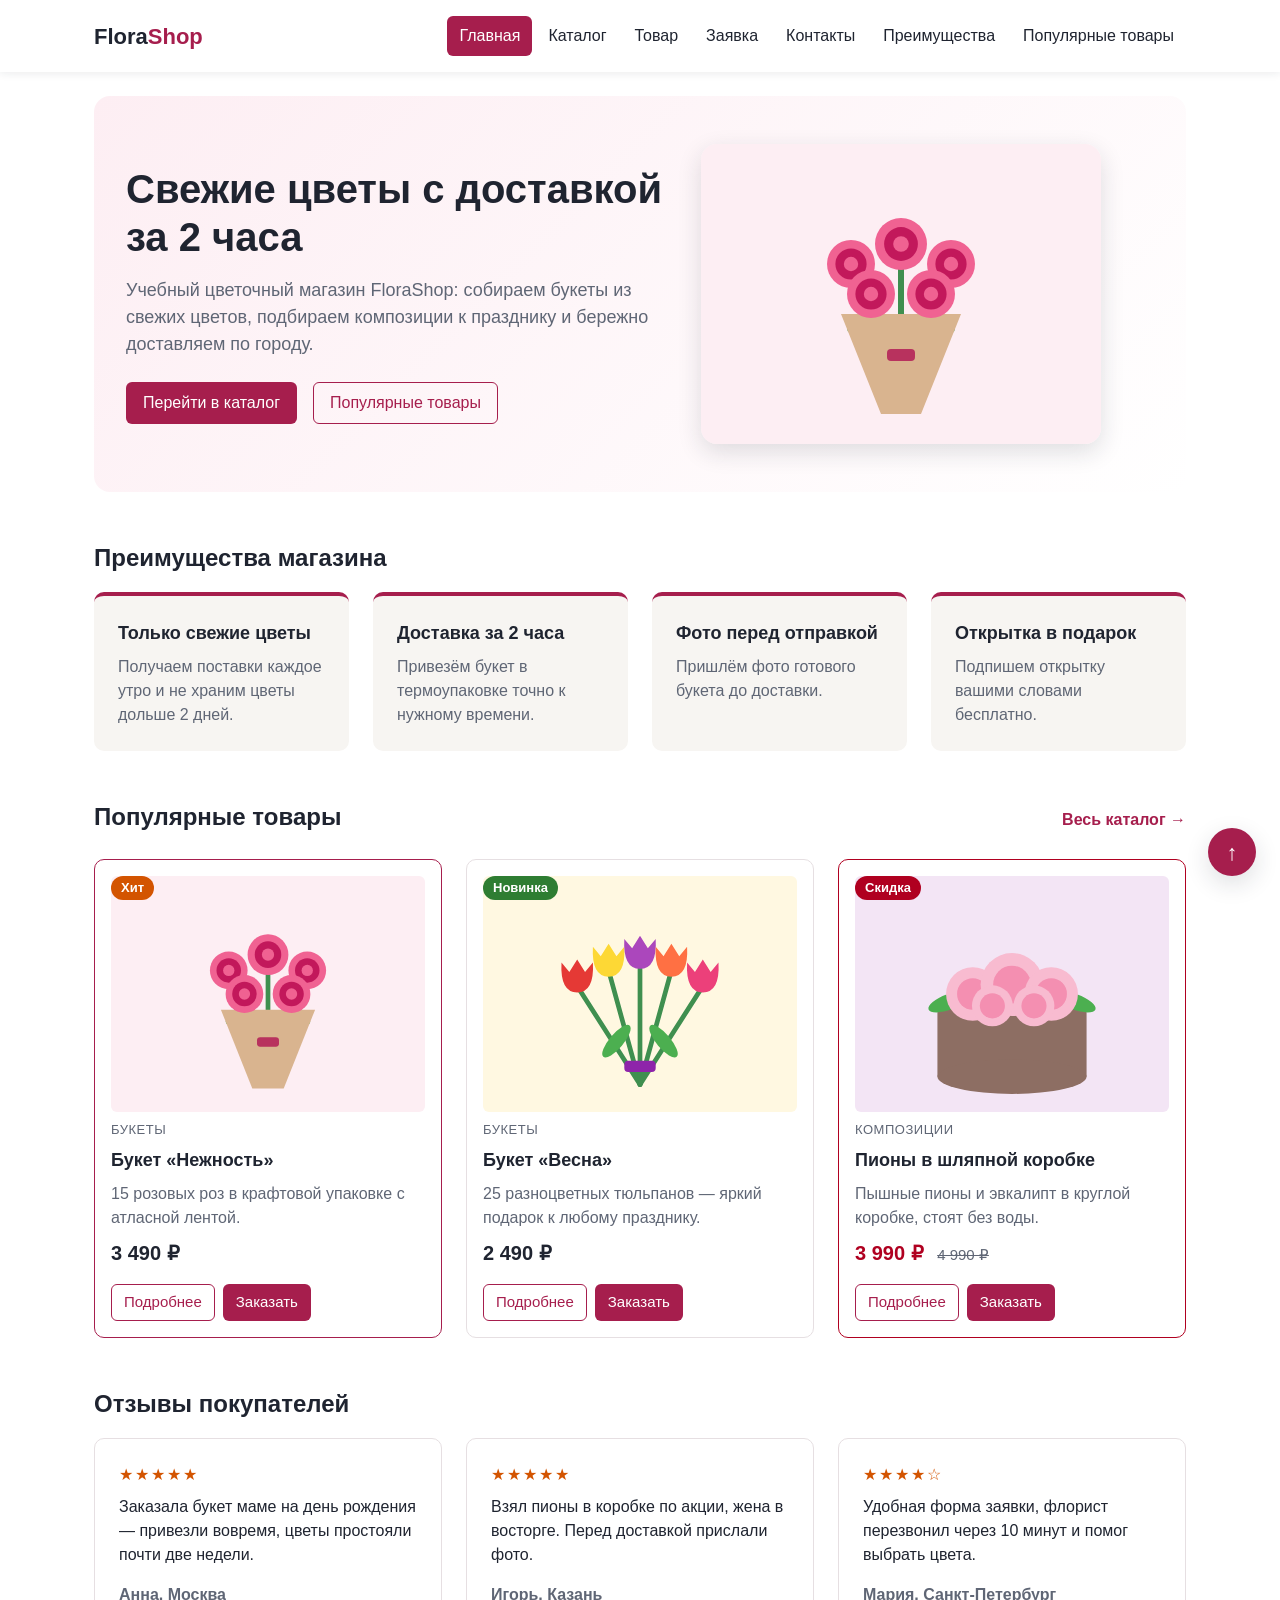
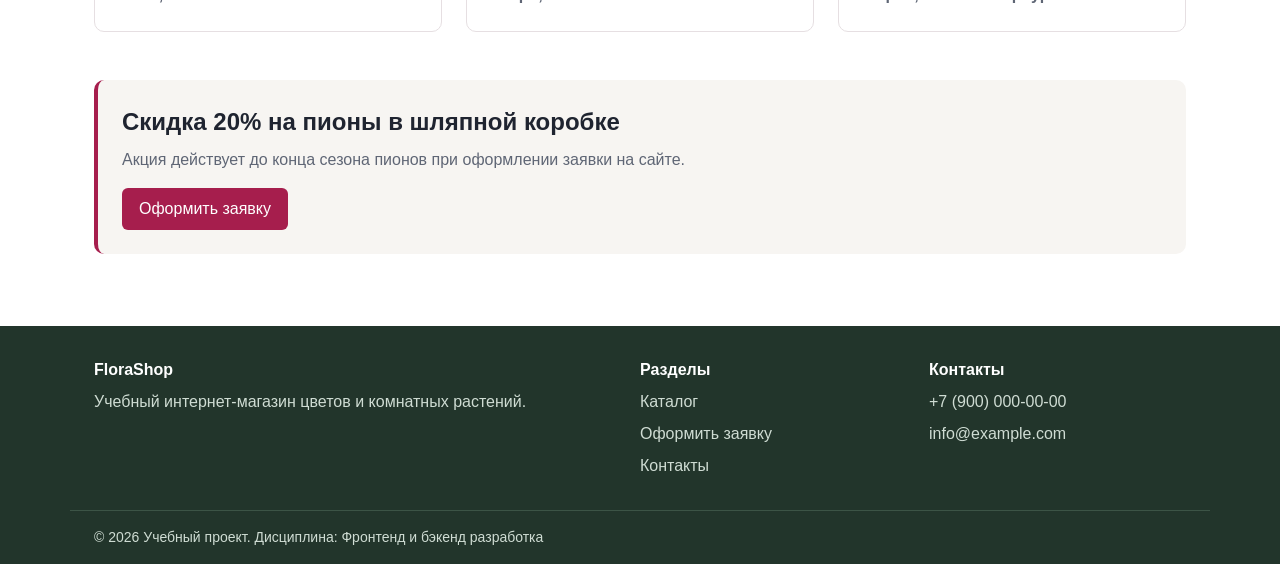
==== commit 799f60b7: "fix: prepare HTML CSS project for submission" ====
--- a/index.html
+++ b/index.html
@@ -3,29 +3,36 @@
 <head>
   <meta charset="UTF-8">
   <meta name="viewport" content="width=device-width, initial-scale=1.0">
-  <meta name="description" content="Главная страница учебного интернет-магазина.">
-  <title>Главная — Учебный интернет-магазин</title>
+  <meta name="description" content="Учебный цветочный интернет-магазин: популярные букеты, преимущества и оформление заявки.">
+  <title>Главная — FloraShop</title>
   <link rel="stylesheet" href="css/style.css">
-  <script src="js/main.js" defer></script>
   <meta property="og:type" content="website">
-  <meta property="og:title" content="Учебный интернет-магазин">
-  <meta property="og:description" content="Учебный frontend-проект интернет-магазина.">
+  <meta property="og:title" content="Главная — FloraShop">
+  <meta property="og:description" content="Учебный цветочный интернет-магазин: популярные букеты, преимущества и оформление заявки.">
   <meta property="og:image" content="https://nikasivv.github.io/kr1-html-css-shop/images/preview.jpg">
 </head>
-<body>
+<body id="top">
+  <a class="skip-link" href="#main">Перейти к содержимому</a>
+
   <header class="site-header">
     <div class="site-header__inner">
-      <a class="site-header__logo" href="index.html">ShopProject</a>
+      <a class="site-header__logo" href="index.html">Flora<span class="site-header__logo-accent">Shop</span></a>
 
       <nav class="site-nav" aria-label="Основная навигация">
         <ul class="site-nav__list">
           <li class="site-nav__item">
-            <a class="site-nav__link site-nav__link--active" href="index.html">Главная</a>
+            <a class="site-nav__link site-nav__link--active" href="index.html" aria-current="page">Главная</a>
           </li>
           <li class="site-nav__item">
             <a class="site-nav__link" href="catalog.html">Каталог</a>
           </li>
           <li class="site-nav__item">
+            <a class="site-nav__link" href="product.html">Товар</a>
+          </li>
+          <li class="site-nav__item">
+            <a class="site-nav__link" href="order.html">Заявка</a>
+          </li>
+          <li class="site-nav__item">
             <a class="site-nav__link" href="contacts.html">Контакты</a>
           </li>
           <li class="site-nav__item">
@@ -33,191 +40,277 @@
           </li>
           <li class="site-nav__item">
             <a class="site-nav__link" href="index.html#popular">Популярные товары</a>
-          </li>
-          <li class="site-nav__item">
-            <a class="site-nav__link" href="index.html#contacts">Обратная связь</a>
           </li>
         </ul>
       </nav>
     </div>
   </header>
 
-  <main>
-    <!-- Основное содержимое страницы -->
+  <main class="page" id="main">
     <section class="hero">
-      <h1>Учебный интернет-магазин</h1>
-      <p>
-        Это стартовая страница учебного frontend-проекта.
-        В дальнейшем на её основе будет разработан многостраничный сайт
-        интернет-магазина или каталога услуг.
-      </p>
-      <a class="button button--primary" href="#popular">Перейти к товарам</a>
+      <div class="hero__content">
+        <h1 class="hero__title">Свежие цветы с доставкой за 2 часа</h1>
+        <p class="hero__text">
+          Учебный цветочный магазин FloraShop: собираем букеты из свежих цветов,
+          подбираем композиции к празднику и бережно доставляем по городу.
+        </p>
+        <div class="hero__actions">
+          <a class="button button--primary" href="catalog.html">Перейти в каталог</a>
+          <a class="button button--secondary" href="#popular">Популярные товары</a>
+        </div>
+      </div>
+      <img class="hero__image" src="images/roses.svg" alt="Букет из розовых роз" width="400" height="300">
     </section>
 
     <section class="section" id="advantages">
-      <h2>Преимущества проекта</h2>
-
-      <ul class="advantages-list">
-        <li>понятная HTML-структура;</li>
-        <li>семантические блоки страницы;</li>
-        <li>подключение внешнего CSS-файла;</li>
-        <li>подготовка к разработке многостраничного сайта.</li>
+      <h2 class="section__title">Преимущества магазина</h2>
+
+      <ul class="advantages">
+        <li class="advantages__item">
+          <h3 class="advantages__title">Только свежие цветы</h3>
+          <p class="advantages__text">Получаем поставки каждое утро и не храним цветы дольше 2 дней.</p>
+        </li>
+        <li class="advantages__item">
+          <h3 class="advantages__title">Доставка за 2 часа</h3>
+          <p class="advantages__text">Привезём букет в термоупаковке точно к нужному времени.</p>
+        </li>
+        <li class="advantages__item">
+          <h3 class="advantages__title">Фото перед отправкой</h3>
+          <p class="advantages__text">Пришлём фото готового букета до доставки.</p>
+        </li>
+        <li class="advantages__item">
+          <h3 class="advantages__title">Открытка в подарок</h3>
+          <p class="advantages__text">Подпишем открытку вашими словами бесплатно.</p>
+        </li>
       </ul>
     </section>
 
     <section class="section" id="popular">
-      <h2>Популярные товары</h2>
+      <div class="section__header">
+        <h2 class="section__title section__title--inline">Популярные товары</h2>
+        <a class="section__link" href="catalog.html">Весь каталог →</a>
+      </div>
 
       <div class="products-grid">
         <article class="product-card product-card--featured">
-          <h3 class="product-card__title">Товар 1</h3>
-          <p class="product-card__description">Краткое описание учебного товара.</p>
-          <p class="product-card__price">Цена: 1000 руб.</p>
-          <button class="button button--primary product-card__button" type="button" data-product="Товар 1">
-            Заказать
-          </button>
+          <span class="product-card__badge product-card__badge--hit">Хит</span>
+          <img class="product-card__image" src="images/roses.svg" alt="Букет «Нежность»" width="400" height="300" loading="lazy">
+          <p class="product-card__category">Букеты</p>
+          <h3 class="product-card__title">Букет «Нежность»</h3>
+          <p class="product-card__description">15 розовых роз в крафтовой упаковке с атласной лентой.</p>
+          <p class="product-card__price">3 490 ₽</p>
+          <div class="product-card__actions">
+            <a class="button button--secondary button--small" href="product.html">Подробнее</a>
+            <button class="button button--primary button--small product-card__button" type="button" data-product="Букет «Нежность»">
+              Заказать
+            </button>
+          </div>
         </article>
 
         <article class="product-card">
-          <h3 class="product-card__title">Товар 2</h3>
-          <p class="product-card__description">Краткое описание учебного товара.</p>
-          <p class="product-card__price">Цена: 1500 руб.</p>
-          <button class="button button--primary product-card__button" type="button" data-product="Товар 2">
-            Заказать
-          </button>
-        </article>
-
-        <article class="product-card">
-          <h3 class="product-card__title">Товар 3</h3>
-          <p class="product-card__description">Краткое описание учебного товара.</p>
-          <p class="product-card__price">Цена: 2000 руб.</p>
-          <button class="button button--primary product-card__button" type="button" data-product="Товар 3">
-            Заказать
-          </button>
+          <span class="product-card__badge product-card__badge--new">Новинка</span>
+          <img class="product-card__image" src="images/tulips.svg" alt="Букет «Весна»" width="400" height="300" loading="lazy">
+          <p class="product-card__category">Букеты</p>
+          <h3 class="product-card__title">Букет «Весна»</h3>
+          <p class="product-card__description">25 разноцветных тюльпанов — яркий подарок к любому празднику.</p>
+          <p class="product-card__price">2 490 ₽</p>
+          <div class="product-card__actions">
+            <a class="button button--secondary button--small" href="product.html">Подробнее</a>
+            <button class="button button--primary button--small product-card__button" type="button" data-product="Букет «Весна»">
+              Заказать
+            </button>
+          </div>
+        </article>
+
+        <article class="product-card product-card--discount">
+          <span class="product-card__badge product-card__badge--sale">Скидка</span>
+          <img class="product-card__image" src="images/peony.svg" alt="Пионы в шляпной коробке" width="400" height="300" loading="lazy">
+          <p class="product-card__category">Композиции</p>
+          <h3 class="product-card__title">Пионы в шляпной коробке</h3>
+          <p class="product-card__description">Пышные пионы и эвкалипт в круглой коробке, стоят без воды.</p>
+          <p class="product-card__price">3 990 ₽ <s class="product-card__old-price">4 990 ₽</s></p>
+          <div class="product-card__actions">
+            <a class="button button--secondary button--small" href="product.html">Подробнее</a>
+            <button class="button button--primary button--small product-card__button" type="button" data-product="Пионы в шляпной коробке">
+              Заказать
+            </button>
+          </div>
         </article>
       </div>
     </section>
 
-    <aside class="aside-info">
-      <h2>Информация для студентов</h2>
-      <p>
-        На следующих практических занятиях этот проект будет расширяться:
-        появятся формы, модальное окно, дополнительные страницы, Flex/Grid,
-        БЭМ-структура и адаптивная версия сайта.
-      </p>
+    <section class="section" id="reviews">
+      <h2 class="section__title">Отзывы покупателей</h2>
+
+      <div class="reviews">
+        <article class="review">
+          <p class="review__rating"><span aria-hidden="true">★★★★★</span><span class="visually-hidden">Оценка 5 из 5</span></p>
+          <p class="review__text">Заказала букет маме на день рождения — привезли вовремя, цветы простояли почти две недели.</p>
+          <p class="review__author">Анна, Москва</p>
+        </article>
+        <article class="review">
+          <p class="review__rating"><span aria-hidden="true">★★★★★</span><span class="visually-hidden">Оценка 5 из 5</span></p>
+          <p class="review__text">Взял пионы в коробке по акции, жена в восторге. Перед доставкой прислали фото.</p>
+          <p class="review__author">Игорь, Казань</p>
+        </article>
+        <article class="review">
+          <p class="review__rating"><span aria-hidden="true">★★★★☆</span><span class="visually-hidden">Оценка 4 из 5</span></p>
+          <p class="review__text">Удобная форма заявки, флорист перезвонил через 10 минут и помог выбрать цвета.</p>
+          <p class="review__author">Мария, Санкт-Петербург</p>
+        </article>
+      </div>
+    </section>
+
+    <aside class="promo">
+      <h2 class="promo__title">Скидка 20% на пионы в шляпной коробке</h2>
+      <p class="promo__text">Акция действует до конца сезона пионов при оформлении заявки на сайте.</p>
+      <a class="button button--primary" href="order.html">Оформить заявку</a>
     </aside>
   </main>
 
-  <footer id="contacts">
-    <p>&copy; 2026 Учебный проект. Все права защищены.</p>
-    <p>Дисциплина: Фронтенд и бэкенд разработка</p>
+  <footer class="site-footer" id="contacts">
+    <div class="site-footer__inner">
+      <div class="site-footer__column">
+        <p class="site-footer__title">FloraShop</p>
+        <p class="site-footer__text">Учебный интернет-магазин цветов и комнатных растений.</p>
+      </div>
+
+      <nav class="site-footer__column" aria-label="Навигация в подвале">
+        <p class="site-footer__title">Разделы</p>
+        <a class="site-footer__link" href="catalog.html">Каталог</a>
+        <a class="site-footer__link" href="order.html">Оформить заявку</a>
+        <a class="site-footer__link" href="contacts.html">Контакты</a>
+      </nav>
+
+      <div class="site-footer__column">
+        <p class="site-footer__title">Контакты</p>
+        <a class="site-footer__link" href="tel:+79000000000">+7 (900) 000-00-00</a>
+        <a class="site-footer__link" href="mailto:info@example.com">info@example.com</a>
+      </div>
+    </div>
+
+    <div class="site-footer__bottom">
+      <p class="site-footer__text">&copy; 2026 Учебный проект. Дисциплина: Фронтенд и бэкенд разработка</p>
+    </div>
   </footer>
 
+  <a class="to-top" href="#top" aria-label="Наверх">↑</a>
+
   <dialog class="order-dialog" id="order-dialog" aria-labelledby="order-dialog-title">
-    <h2 class="order-dialog__title" id="order-dialog-title">Оформление заявки</h2>
-
-    <form class="order-form" id="order-form" action="#" method="post" novalidate>
-      <input id="selected-product" name="selected-product" type="hidden">
-
-      <div class="order-form__field">
-        <label class="order-form__label" for="order-name">Имя</label>
-        <input
-          class="order-form__input"
-          id="order-name"
-          name="name"
-          type="text"
-          placeholder="Введите ваше имя"
-          minlength="2"
-          autocomplete="given-name"
-          required
-        >
-      </div>
-
-      <div class="order-form__field">
-        <label class="order-form__label" for="order-email">E-mail</label>
-        <input
-          class="order-form__input"
-          id="order-email"
-          name="email"
-          type="email"
-          placeholder="example@mail.ru"
-          autocomplete="email"
-          required
-        >
-      </div>
-
-      <div class="order-form__field">
-        <label class="order-form__label" for="order-phone">Телефон</label>
-        <input
-          class="order-form__input"
-          id="order-phone"
-          name="phone"
-          type="tel"
-          inputmode="tel"
-          placeholder="+7 (900) 000-00-00"
-          pattern="^\+7 \(\d{3}\) \d{3}-\d{2}-\d{2}$"
-          required
-        >
-        <small>Формат: +7 (900) 000-00-00</small>
-      </div>
-
-      <div class="order-form__field">
-        <label class="order-form__label" for="order-date">Дата связи</label>
-        <input
-          class="order-form__input"
-          id="order-date"
-          name="date"
-          type="date"
-        >
-      </div>
-
-      <div class="order-form__field">
-        <label class="order-form__label" for="order-topic">Тема заявки</label>
-        <select class="order-form__select" id="order-topic" name="topic" required>
-          <option value="">Выберите тему</option>
-          <option value="product">Заказ товара</option>
-          <option value="consultation">Консультация</option>
-          <option value="delivery">Доставка</option>
-        </select>
-      </div>
-
-      <div class="order-form__field">
-        <label class="order-form__label" for="order-comment">Комментарий</label>
-        <textarea
-          class="order-form__textarea"
-          id="order-comment"
-          name="comment"
-          rows="4"
-          placeholder="Укажите дополнительную информацию"
-        ></textarea>
-      </div>
-
-      <div class="order-form__field order-form__field--checkbox">
-        <label>
+    <div class="order-dialog__content">
+      <div class="order-dialog__header">
+        <h2 class="order-dialog__title" id="order-dialog-title">Быстрая заявка</h2>
+        <button class="order-dialog__close" type="button" id="close-order-dialog" aria-label="Закрыть окно">×</button>
+      </div>
+
+      <form class="order-form" id="order-form" action="#" method="post" novalidate>
+        <input id="selected-product" name="selected-product" type="hidden">
+        <p class="order-form__selected">Товар: <strong id="selected-product-name">не выбран</strong></p>
+
+        <div class="order-form__field">
+          <label class="order-form__label" for="order-name">Имя <span class="order-form__required" aria-hidden="true">*</span></label>
           <input
-            id="order-agreement"
-            name="agreement"
-            type="checkbox"
+            class="order-form__input"
+            id="order-name"
+            name="name"
+            type="text"
+            placeholder="Введите ваше имя"
+            minlength="2"
+            autocomplete="given-name"
             required
           >
-          Я согласен на обработку данных
-        </label>
-      </div>
-
-      <div class="order-form__actions">
-        <button class="button button--secondary" type="button" id="close-order-dialog">
-          Закрыть
-        </button>
-        <button class="button button--primary" type="submit">
-          Отправить заявку
-        </button>
-      </div>
-    </form>
+        </div>
+
+        <div class="order-form__field">
+          <label class="order-form__label" for="order-email">E-mail <span class="order-form__required" aria-hidden="true">*</span></label>
+          <input
+            class="order-form__input"
+            id="order-email"
+            name="email"
+            type="email"
+            placeholder="example@mail.ru"
+            autocomplete="email"
+            required
+          >
+        </div>
+
+        <div class="order-form__field">
+          <label class="order-form__label" for="order-phone">Телефон <span class="order-form__required" aria-hidden="true">*</span></label>
+          <input
+            class="order-form__input"
+            id="order-phone"
+            name="phone"
+            type="tel"
+            inputmode="tel"
+            placeholder="+7 (900) 000-00-00"
+            pattern="^\+7 \(\d{3}\) \d{3}-\d{2}-\d{2}$"
+            aria-describedby="order-phone-hint"
+            required
+          >
+          <small class="order-form__hint" id="order-phone-hint">Формат: +7 (900) 000-00-00</small>
+        </div>
+
+        <div class="order-form__field">
+          <label class="order-form__label" for="order-date">Дата доставки</label>
+          <input
+            class="order-form__input"
+            id="order-date"
+            name="date"
+            type="date"
+          >
+        </div>
+
+        <div class="order-form__field">
+          <label class="order-form__label" for="order-topic">Тема заявки (повод) <span class="order-form__required" aria-hidden="true">*</span></label>
+          <select class="order-form__select" id="order-topic" name="topic" required>
+            <option value="">Выберите повод</option>
+            <option value="birthday">День рождения</option>
+            <option value="wedding">Свадьба</option>
+            <option value="holiday">Праздник</option>
+            <option value="no-reason">Без повода</option>
+          </select>
+        </div>
+
+        <div class="order-form__field">
+          <label class="order-form__label" for="order-comment">Комментарий</label>
+          <textarea
+            class="order-form__textarea"
+            id="order-comment"
+            name="comment"
+            rows="3"
+            placeholder="Удобное время для звонка"
+          ></textarea>
+        </div>
+
+        <div class="order-form__field">
+          <label class="order-form__checkbox-label" for="order-agreement">
+            <input
+              class="order-form__checkbox"
+              id="order-agreement"
+              name="agreement"
+              type="checkbox"
+              required
+            >
+            Я согласен на обработку персональных данных
+          </label>
+        </div>
+
+        <div class="order-form__actions">
+          <button class="button button--secondary" type="button" data-close-dialog>
+            Отмена
+          </button>
+          <button class="button button--primary" type="submit">
+            Отправить заявку
+          </button>
+        </div>
+      </form>
+    </div>
   </dialog>
 
-  <p class="success-message" id="success-message" hidden>
-    Форма успешно отправлена!
+  <p class="success-message" id="success-message" role="status" hidden>
+    Спасибо! Заявка отправлена, мы свяжемся с вами в ближайшее время.
   </p>
 
+  <script src="js/main.js"></script>
 </body>
-</html>+</html>
--- a/css/style.css
+++ b/css/style.css
@@ -3,19 +3,22 @@
    =============================== */
 
 :root {
-  /* Основные цвета проекта */
+  /* Цвета: розовый — основной, тёмно-зелёный — подвал */
   --color-bg: #ffffff;
-  --color-text: #222222;
-  --color-muted: #666666;
-  --color-primary: #0057b8;
-  --color-primary-dark: #003f86;
-  --color-border: #dddddd;
-  --color-surface: #f7f7f7;
-  --color-surface-accent: #eef5ff;
+  --color-text: #1f2430;
+  --color-muted: #5f6675;
+  --color-primary: #a61e4d;
+  --color-primary-dark: #7a1638;
+  --color-primary-light: #fdeef3;
+  --color-border: #e6dfe2;
+  --color-surface: #f7f5f2;
   --color-danger: #b00020;
   --color-success: #168a2f;
   --color-success-bg: #eefaf0;
+  --color-hit: #d35400;
+  --color-new: #2e7d32;
   --color-white: #ffffff;
+  --color-footer: #22352b;
 
   /* Отступы */
   --space-xs: 4px;
@@ -23,33 +26,38 @@
   --space-md: 16px;
   --space-lg: 24px;
   --space-xl: 32px;
+  --space-2xl: 48px;
 
   /* Скругления */
   --radius-sm: 6px;
-  --radius-md: 8px;
-  --radius-lg: 12px;
-
-  /* Размеры */
-  --container-width: 1100px;
-}
+  --radius-md: 10px;
+  --radius-lg: 16px;
+
+  /* Тени и размеры */
+  --shadow-sm: 0 2px 8px rgba(31, 36, 48, 0.08);
+  --shadow-md: 0 8px 24px rgba(31, 36, 48, 0.14);
+  --container-width: 1140px;
+  --header-height: 72px;
+
+  /* Слои (z-index) */
+  --z-header: 100;
+  --z-to-top: 200;
+  --z-toast: 300;
+}
+
 
 /* ===============================
    2. Базовые стили
    =============================== */
 
-/*
-  Универсальное правило для всех элементов.
-  border-box делает расчёт размеров более понятным:
-  width включает content, padding и border.
-*/
 * {
   box-sizing: border-box;
 }
 
-/*
-  Убираем стандартный внешний отступ браузера у body.
-  Без этого вокруг страницы может появиться белая рамка.
-*/
+html {
+  scroll-behavior: smooth;
+}
+
 body {
   margin: 0;
   font-family: Arial, sans-serif;
@@ -58,37 +66,88 @@
   background-color: var(--color-bg);
 }
 
-/*
-  Задаём внутренние отступы для основных областей страницы.
-  Это делает содержимое визуально отделённым от краёв окна браузера.
-  Отступы шапки задаются через .site-header__inner.
-*/
-main,
-footer {
+img {
+  display: block;
+  max-width: 100%;
+  height: auto;
+}
+
+a {
+  color: var(--color-primary);
+}
+
+a:hover {
+  color: var(--color-primary-dark);
+}
+
+a:focus-visible,
+button:focus-visible,
+summary:focus-visible {
+  outline: 3px solid var(--color-primary);
+  outline-offset: 3px;
+}
+
+/*
+  Якорь не прячется под закреплённой шапкой.
+*/
+[id] {
+  scroll-margin-top: calc(var(--header-height) + var(--space-md));
+}
+
+/*
+  Скрывает элемент визуально, но оставляет его для экранного диктора.
+*/
+.visually-hidden {
+  position: absolute;
+  width: 1px;
+  height: 1px;
+  overflow: hidden;
+  clip: rect(0 0 0 0);
+  white-space: nowrap;
+}
+
+/*
+  Ссылка «Перейти к содержимому» появляется при нажатии Tab.
+*/
+.skip-link {
+  position: absolute;
+  top: -100px;
+  left: var(--space-md);
+  z-index: calc(var(--z-header) + 1);
+  padding: var(--space-sm) var(--space-md);
+  color: var(--color-white);
+  background-color: var(--color-primary);
+  border-radius: var(--radius-sm);
+}
+
+.skip-link:focus {
+  top: var(--space-sm);
+}
+
+/*
+  Основная область страницы.
+*/
+.page {
+  max-width: var(--container-width);
+  margin: 0 auto;
   padding: var(--space-lg);
 }
 
-/*
-  Оформляем подвал страницы тем же фоном,
-  чтобы визуально отделить его от основного содержимого.
-*/
-footer {
-  background-color: var(--color-surface);
-}
-
-
-/* ===============================
-   3. Общие элементы интерфейса
+
+/* ===============================
+   3. Кнопки
    =============================== */
 
 .button {
   display: inline-block;
   padding: var(--space-sm) var(--space-md);
-  border: none;
+  border: 1px solid transparent;
   border-radius: var(--radius-sm);
   font: inherit;
+  text-align: center;
   text-decoration: none;
   cursor: pointer;
+  transition: background-color 0.2s, color 0.2s;
 }
 
 .button--primary {
@@ -97,13 +156,14 @@
 }
 
 .button--primary:hover {
+  color: var(--color-white);
   background-color: var(--color-primary-dark);
 }
 
 .button--secondary {
   color: var(--color-primary);
   background-color: transparent;
-  border: 1px solid var(--color-primary);
+  border-color: var(--color-primary);
 }
 
 .button--secondary:hover {
@@ -111,8 +171,13 @@
   background-color: var(--color-primary);
 }
 
+.button--small {
+  padding: 6px 12px;
+  font-size: 15px;
+}
+
 .button:focus-visible {
-  outline: 2px solid var(--color-primary);
+  outline: 3px solid var(--color-primary);
   outline-offset: 3px;
 }
 
@@ -122,100 +187,235 @@
   cursor: not-allowed;
 }
 
-a {
-  color: var(--color-primary);
-}
-
-a:hover {
-  color: var(--color-primary-dark);
-}
-
-a:focus-visible {
-  outline: 2px solid var(--color-primary);
-  outline-offset: 3px;
-}
-
-
-/* ===============================
-   4. Компоненты страницы
-   =============================== */
-
+
+/* ===============================
+   4. Шапка и навигация
+   =============================== */
+
+/*
+  Шапка закреплена сверху при прокрутке (sticky).
+*/
 .site-header {
-  background-color: var(--color-surface);
+  position: sticky;
+  top: 0;
+  z-index: var(--z-header);
+  background-color: var(--color-white);
+  box-shadow: var(--shadow-sm);
 }
 
 .site-header__inner {
+  display: flex;
+  flex-wrap: wrap;
+  justify-content: space-between;
+  align-items: center;
+  gap: var(--space-md);
   max-width: var(--container-width);
+  min-height: var(--header-height);
   margin: 0 auto;
-  padding: var(--space-lg);
+  padding: var(--space-sm) var(--space-lg);
 }
 
 .site-header__logo {
+  font-size: 22px;
   font-weight: 700;
   color: var(--color-text);
   text-decoration: none;
 }
 
+.site-header__logo-accent {
+  color: var(--color-primary);
+}
+
 .site-nav__list {
   display: flex;
   flex-wrap: wrap;
-  justify-content: center;
   align-items: center;
-  gap: var(--space-md);
+  gap: var(--space-xs);
+  margin: 0;
   padding: 0;
-  margin: var(--space-md) 0 0;
   list-style: none;
 }
 
 .site-nav__link {
   display: inline-block;
-  padding: var(--space-sm) var(--space-md);
-  color: var(--color-primary);
+  padding: var(--space-sm) 12px;
+  color: var(--color-text);
   text-decoration: none;
   border-radius: var(--radius-sm);
 }
 
 .site-nav__link:hover {
+  color: var(--color-primary);
+  background-color: var(--color-primary-light);
+}
+
+.site-nav__link:focus-visible {
+  outline: 3px solid var(--color-primary);
+  outline-offset: 2px;
+}
+
+.site-nav__link--active {
   color: var(--color-white);
   background-color: var(--color-primary);
 }
 
-.site-nav__link:focus-visible {
-  outline: 2px solid var(--color-primary);
-  outline-offset: 3px;
-}
-
-.site-nav__link--active {
-  color: var(--color-white);
-  background-color: var(--color-primary);
-}
-
-/*
-  Hero-блок — первый крупный блок страницы.
-  Он визуально отделяется от остальных разделов фоном и отступами.
+.site-nav__link--active:hover {
+  color: var(--color-white);
+  background-color: var(--color-primary-dark);
+}
+
+
+/* ===============================
+   5. Хлебные крошки
+   =============================== */
+
+.breadcrumbs {
+  margin-bottom: var(--space-lg);
+  font-size: 14px;
+  color: var(--color-muted);
+}
+
+.breadcrumbs__link {
+  color: var(--color-primary);
+}
+
+.breadcrumbs__link:not(:first-child)::before,
+.breadcrumbs__current::before {
+  content: " / ";
+  color: var(--color-muted);
+}
+
+
+/* ===============================
+   6. Разделы страницы
+   =============================== */
+
+.section {
+  margin-bottom: var(--space-2xl);
+}
+
+.section__header {
+  display: flex;
+  flex-wrap: wrap;
+  justify-content: space-between;
+  align-items: baseline;
+  gap: var(--space-md);
+  margin-bottom: var(--space-lg);
+}
+
+.section__title {
+  margin: 0 0 var(--space-md);
+}
+
+.section__title--inline {
+  margin-bottom: 0;
+}
+
+.section__text {
+  max-width: 720px;
+  margin: 0 0 var(--space-lg);
+  color: var(--color-muted);
+}
+
+.section__link {
+  font-weight: 700;
+  text-decoration: none;
+}
+
+/*
+  Hero-блок: текст слева, картинка справа (Grid).
 */
 .hero {
-  max-width: var(--container-width);
-  margin: 0 auto var(--space-xl);
-  padding: var(--space-xl) var(--space-lg);
-  background-color: var(--color-surface-accent);
+  display: grid;
+  grid-template-columns: 1.2fr 1fr;
+  align-items: center;
+  gap: var(--space-xl);
+  margin-bottom: var(--space-2xl);
+  padding: var(--space-2xl) var(--space-xl);
+  background: linear-gradient(135deg, var(--color-primary-light), var(--color-white));
   border-radius: var(--radius-lg);
 }
 
-/*
-  Общий класс для разделов страницы.
-*/
-.section {
-  max-width: var(--container-width);
-  margin: 0 auto var(--space-xl);
-}
-
-/*
-  Убираем лишний верхний отступ у заголовков разделов.
-*/
-.section h2 {
-  margin-top: 0;
-}
+.hero__title {
+  margin: 0 0 var(--space-md);
+  font-size: 40px;
+  line-height: 1.2;
+}
+
+.hero__text {
+  margin: 0 0 var(--space-lg);
+  font-size: 18px;
+  color: var(--color-muted);
+}
+
+.hero__actions {
+  display: flex;
+  flex-wrap: wrap;
+  gap: var(--space-md);
+}
+
+.hero__image {
+  border-radius: var(--radius-lg);
+  box-shadow: var(--shadow-md);
+}
+
+/*
+  Преимущества — сетка из четырёх плиток.
+*/
+.advantages {
+  display: grid;
+  grid-template-columns: repeat(4, 1fr);
+  gap: var(--space-lg);
+  margin: 0;
+  padding: 0;
+  list-style: none;
+}
+
+.advantages__item {
+  padding: var(--space-lg);
+  background-color: var(--color-surface);
+  border-radius: var(--radius-md);
+  border-top: 4px solid var(--color-primary);
+}
+
+.advantages__title {
+  margin: 0 0 var(--space-sm);
+  font-size: 18px;
+}
+
+.advantages__text {
+  margin: 0;
+  color: var(--color-muted);
+}
+
+/*
+  Рекламный блок (aside).
+*/
+.promo {
+  margin-bottom: var(--space-2xl);
+  padding: var(--space-lg);
+  border-left: 4px solid var(--color-primary);
+  border-radius: var(--radius-md);
+  background-color: var(--color-surface);
+}
+
+.promo__title {
+  margin: 0 0 var(--space-sm);
+}
+
+.promo__text {
+  margin: 0 0 var(--space-md);
+  color: var(--color-muted);
+}
+
+.promo__text:last-child {
+  margin-bottom: 0;
+}
+
+
+/* ===============================
+   7. Карточки товаров
+   =============================== */
 
 .products-grid {
   display: grid;
@@ -223,7 +423,11 @@
   gap: var(--space-lg);
 }
 
+/*
+  Карточка — контейнер для бейджа (position: relative).
+*/
 .product-card {
+  position: relative;
   display: flex;
   flex-direction: column;
   gap: var(--space-sm);
@@ -231,10 +435,17 @@
   border: 1px solid var(--color-border);
   border-radius: var(--radius-md);
   background-color: var(--color-bg);
+  transition: border-color 0.2s, box-shadow 0.2s, transform 0.2s;
 }
 
 .product-card:hover {
   border-color: var(--color-primary);
+  box-shadow: var(--shadow-md);
+  transform: translateY(-4px);
+}
+
+.product-card:focus-within {
+  border-color: var(--color-primary);
 }
 
 .product-card--featured {
@@ -245,8 +456,51 @@
   border-color: var(--color-danger);
 }
 
+/*
+  Бейдж прижат к углу карточки (position: absolute).
+*/
+.product-card__badge {
+  position: absolute;
+  top: var(--space-md);
+  left: var(--space-md);
+  z-index: 1;
+  padding: 2px 10px;
+  font-size: 13px;
+  font-weight: 700;
+  color: var(--color-white);
+  border-radius: 999px;
+}
+
+.product-card__badge--hit {
+  background-color: var(--color-hit);
+}
+
+.product-card__badge--new {
+  background-color: var(--color-new);
+}
+
+.product-card__badge--sale {
+  background-color: var(--color-danger);
+}
+
+.product-card__image {
+  width: 100%;
+  aspect-ratio: 4 / 3;
+  object-fit: cover;
+  border-radius: var(--radius-sm);
+}
+
+.product-card__category {
+  margin: 0;
+  font-size: 13px;
+  text-transform: uppercase;
+  letter-spacing: 0.04em;
+  color: var(--color-muted);
+}
+
 .product-card__title {
   margin: 0;
+  font-size: 18px;
   color: var(--color-text);
 }
 
@@ -257,6 +511,7 @@
 
 .product-card__price {
   margin: 0;
+  font-size: 20px;
   font-weight: 700;
 }
 
@@ -264,97 +519,335 @@
   color: var(--color-danger);
 }
 
-.product-card__button {
+.product-card__old-price {
+  margin-left: var(--space-sm);
+  font-size: 15px;
+  font-weight: 400;
+  color: var(--color-muted);
+}
+
+/*
+  Кнопки прижаты к низу карточки.
+*/
+.product-card__actions {
+  display: flex;
+  flex-wrap: wrap;
+  gap: var(--space-sm);
   margin-top: auto;
-  align-self: flex-start;
-}
-
+  padding-top: var(--space-sm);
+}
+
+
+/* ===============================
+   8. Отзывы
+   =============================== */
+
+.reviews {
+  display: grid;
+  grid-template-columns: repeat(3, 1fr);
+  gap: var(--space-lg);
+}
+
+.review {
+  padding: var(--space-lg);
+  border: 1px solid var(--color-border);
+  border-radius: var(--radius-md);
+}
+
+.review__rating {
+  margin: 0 0 var(--space-sm);
+  color: var(--color-hit);
+  letter-spacing: 2px;
+}
+
+.review__text {
+  margin: 0 0 var(--space-md);
+}
+
+.review__author {
+  margin: 0;
+  font-weight: 700;
+  color: var(--color-muted);
+}
+
+
+/* ===============================
+   9. Каталог
+   =============================== */
+
+.categories {
+  display: flex;
+  flex-wrap: wrap;
+  gap: var(--space-sm);
+  margin: 0;
+  padding: 0;
+  list-style: none;
+}
+
+.categories__link {
+  display: inline-block;
+  padding: 6px 14px;
+  color: var(--color-text);
+  text-decoration: none;
+  border: 1px solid var(--color-border);
+  border-radius: 999px;
+}
+
+.categories__link:hover {
+  color: var(--color-primary);
+  border-color: var(--color-primary);
+}
+
+.categories__link--active {
+  color: var(--color-white);
+  background-color: var(--color-primary);
+  border-color: var(--color-primary);
+}
+
+.categories__link--active:hover {
+  color: var(--color-white);
+}
+
+/*
+  Каталог: фильтры слева, товары справа (Grid с именованными областями).
+*/
 .catalog-layout {
-  max-width: var(--container-width);
-  margin: 0 auto var(--space-xl);
   display: grid;
   grid-template-columns: 260px 1fr;
   grid-template-areas: "filters products";
+  align-items: start;
   gap: var(--space-lg);
-}
-
+  margin-bottom: var(--space-2xl);
+}
+
+/*
+  Фильтры «прилипают» при прокрутке (sticky).
+*/
 .catalog-filters {
   grid-area: filters;
+  position: sticky;
+  top: calc(var(--header-height) + var(--space-md));
   padding: var(--space-md);
   border: 1px solid var(--color-border);
   border-radius: var(--radius-md);
   background-color: var(--color-surface);
 }
 
-.catalog-products {
-  grid-area: products;
-}
-
-.filters-form {
+.catalog-filters__title {
+  margin: 0 0 var(--space-md);
+  font-size: 20px;
+}
+
+.catalog-filters__form {
   display: grid;
   gap: var(--space-md);
 }
 
-.filters-form fieldset {
+.catalog-filters__group {
   margin: 0;
   padding: var(--space-md);
   border: 1px solid var(--color-border);
   border-radius: var(--radius-sm);
-}
-
-.filters-form legend {
-  font-weight: 700;
-}
-
-.filters-form label {
+  background-color: var(--color-white);
+}
+
+.catalog-filters__legend {
+  font-weight: 700;
+}
+
+.catalog-filters__option {
+  display: flex;
+  align-items: center;
+  gap: var(--space-sm);
+  margin-bottom: var(--space-xs);
+  cursor: pointer;
+}
+
+.catalog-filters__label {
   display: block;
+  margin-bottom: var(--space-xs);
+}
+
+.catalog-filters__input {
+  width: 100%;
   margin-bottom: var(--space-sm);
-}
-
-.filters-form input[type="number"] {
-  width: 100%;
   padding: 8px 10px;
   border: 1px solid var(--color-border);
   border-radius: var(--radius-sm);
   font: inherit;
 }
 
-/*
-  Дополнительный информационный блок.
-*/
-.aside-info {
-  max-width: var(--container-width);
-  margin: 0 auto var(--space-xl);
-  padding: var(--space-md);
-  border-left: 4px solid var(--color-primary);
+.catalog-filters__input:hover {
+  border-color: var(--color-primary);
+}
+
+.catalog-filters__input:focus-visible,
+.catalog-filters__checkbox:focus-visible {
+  outline: 3px solid var(--color-primary);
+  outline-offset: 2px;
+}
+
+.catalog-filters__actions {
+  display: flex;
+  gap: var(--space-sm);
+}
+
+.catalog-products {
+  grid-area: products;
+}
+
+.catalog-products__count {
+  margin: 0;
+  color: var(--color-muted);
+}
+
+
+/* ===============================
+   10. Страница товара и таблица
+   =============================== */
+
+.product {
+  display: grid;
+  grid-template-columns: 1fr 1fr;
+  grid-template-areas: "gallery info";
+  gap: var(--space-xl);
+  margin-bottom: var(--space-2xl);
+}
+
+.product__gallery {
+  grid-area: gallery;
+  position: relative;
+}
+
+.product__badge {
+  position: absolute;
+  top: var(--space-md);
+  left: var(--space-md);
+  padding: 4px 12px;
+  font-weight: 700;
+  color: var(--color-white);
+  background-color: var(--color-hit);
+  border-radius: 999px;
+}
+
+.product__image {
+  width: 100%;
+  border-radius: var(--radius-lg);
+  box-shadow: var(--shadow-md);
+}
+
+.product__info {
+  grid-area: info;
+}
+
+.product__category {
+  margin: 0 0 var(--space-sm);
+  text-transform: uppercase;
+  letter-spacing: 0.04em;
+  color: var(--color-muted);
+}
+
+.product__title {
+  margin: 0 0 var(--space-md);
+  font-size: 32px;
+  line-height: 1.2;
+}
+
+.product__price {
+  margin: 0 0 var(--space-md);
+  font-size: 28px;
+  font-weight: 700;
+  color: var(--color-primary);
+}
+
+.product__text {
+  margin: 0 0 var(--space-md);
+  color: var(--color-muted);
+}
+
+.product__features {
+  margin: 0 0 var(--space-lg);
+  padding-left: var(--space-lg);
+}
+
+.product__feature {
+  margin-bottom: var(--space-xs);
+}
+
+.product__actions {
+  display: flex;
+  flex-wrap: wrap;
+  gap: var(--space-md);
+}
+
+.specs-table {
+  width: 100%;
+  max-width: 760px;
+  border-collapse: collapse;
+  border: 1px solid var(--color-border);
+}
+
+.specs-table__caption {
+  margin-bottom: var(--space-sm);
+  text-align: left;
+  color: var(--color-muted);
+}
+
+.specs-table__head {
+  padding: 12px var(--space-md);
+  text-align: left;
+  color: var(--color-white);
+  background-color: var(--color-primary);
+}
+
+.specs-table__name,
+.specs-table__value {
+  padding: 12px var(--space-md);
+  text-align: left;
+  border-top: 1px solid var(--color-border);
+}
+
+.specs-table__name {
+  width: 40%;
+  font-weight: 700;
+}
+
+.specs-table__row:nth-child(even) {
   background-color: var(--color-surface);
 }
 
-
-/* ===============================
-   5. Форма и модальное окно
-   =============================== */
-
-/*
-  Модальное окно.
-  Элемент dialog сам умеет открываться поверх страницы.
-*/
-.order-dialog {
-  width: min(100% - 32px, 560px);
+.specs-table__row:hover {
+  background-color: var(--color-primary-light);
+}
+
+
+/* ===============================
+   11. Формы
+   =============================== */
+
+/*
+  Страница заявки: форма + блок с шагами (Grid).
+*/
+.order-layout {
+  display: grid;
+  grid-template-columns: 2fr 1fr;
+  align-items: start;
+  gap: var(--space-xl);
+  margin-bottom: var(--space-2xl);
+}
+
+.order-form--page {
   padding: var(--space-lg);
-  border: none;
-  border-radius: var(--radius-lg);
-}
-
-/*
-  Затемнение фона за модальным окном.
-*/
-.order-dialog::backdrop {
-  background-color: rgba(0, 0, 0, 0.5);
-}
-
-.order-dialog__title {
-  margin-top: 0;
+  border: 1px solid var(--color-border);
+  border-radius: var(--radius-md);
+  box-shadow: var(--shadow-sm);
+}
+
+.order-form__selected {
+  margin: 0 0 var(--space-md);
+  padding: var(--space-sm) var(--space-md);
+  background-color: var(--color-primary-light);
+  border-radius: var(--radius-sm);
 }
 
 .order-form__field {
@@ -364,6 +857,11 @@
 .order-form__label {
   display: block;
   margin-bottom: var(--space-xs);
+  font-weight: 700;
+}
+
+.order-form__required {
+  color: var(--color-danger);
 }
 
 .order-form__input,
@@ -374,44 +872,9 @@
   border: 1px solid var(--color-border);
   border-radius: var(--radius-sm);
   font: inherit;
-}
-
-/*
-  Checkbox не должен занимать всю ширину.
-*/
-.order-form__field input[type="checkbox"] {
-  width: auto;
-}
-
-/*
-  Подсказка под полем телефона.
-*/
-.order-form__field small {
-  display: block;
-  margin-top: var(--space-xs);
-  color: var(--color-muted);
-}
-
-.order-form__actions {
-  display: flex;
-  gap: var(--space-md);
-  margin-top: var(--space-lg);
-}
-
-/*
-  Сообщение об успешной отправке.
-*/
-.success-message {
-  max-width: var(--container-width);
-  margin: var(--space-lg) auto;
-  padding: var(--space-md);
-  border-left: 4px solid var(--color-success);
-  background-color: var(--color-success-bg);
-}
-
-/*
-  Состояния для полей форм
-*/
+  background-color: var(--color-white);
+}
+
 .order-form__input:hover,
 .order-form__select:hover,
 .order-form__textarea:hover {
@@ -420,44 +883,284 @@
 
 .order-form__input:focus-visible,
 .order-form__select:focus-visible,
-.order-form__textarea:focus-visible {
-  outline: 2px solid var(--color-primary);
-  outline-offset: 3px;
-}
-
-/*
-  Подсветка ошибочных полей.
-  Атрибут aria-invalid будет добавляться через JavaScript.
-*/
-[aria-invalid="true"] {
+.order-form__textarea:focus-visible,
+.order-form__checkbox:focus-visible {
+  outline: 3px solid var(--color-primary);
+  outline-offset: 2px;
+}
+
+/*
+  Подсветка ошибочных полей (aria-invalid ставит JavaScript).
+*/
+.order-form__input[aria-invalid="true"],
+.order-form__select[aria-invalid="true"],
+.order-form__textarea[aria-invalid="true"] {
   border-color: var(--color-danger);
-}
-
-/*
-  Стили для хлебных крошек
-*/
-
-.breadcrumbs {
+  background-color: #fff5f6;
+}
+
+.order-form__checkbox[aria-invalid="true"] {
+  outline: 2px solid var(--color-danger);
+}
+
+.order-form__hint {
+  display: block;
+  margin-top: var(--space-xs);
+  color: var(--color-muted);
+}
+
+.order-form__checkbox-label {
+  display: flex;
+  align-items: center;
+  gap: var(--space-sm);
+  cursor: pointer;
+}
+
+.order-form__checkbox {
+  width: 18px;
+  height: 18px;
+}
+
+.order-form__actions {
+  display: flex;
+  flex-wrap: wrap;
+  justify-content: flex-end;
+  gap: var(--space-md);
+  margin-top: var(--space-lg);
+}
+
+.order-steps {
+  position: sticky;
+  top: calc(var(--header-height) + var(--space-md));
+  padding: var(--space-lg);
+  background-color: var(--color-surface);
+  border-radius: var(--radius-md);
+}
+
+.order-steps__title {
+  margin: 0 0 var(--space-md);
+  font-size: 20px;
+}
+
+.order-steps__list {
+  margin: 0;
+  padding-left: var(--space-lg);
+}
+
+.order-steps__item {
+  margin-bottom: var(--space-sm);
+}
+
+
+/* ===============================
+   12. Модальное окно и сообщение
+   =============================== */
+
+.order-dialog {
+  width: min(100% - 32px, 560px);
+  padding: 0;
+  border: none;
+  border-radius: var(--radius-lg);
+  box-shadow: var(--shadow-md);
+}
+
+.order-dialog::backdrop {
+  background-color: rgba(0, 0, 0, 0.55);
+}
+
+.order-dialog__content {
+  padding: var(--space-lg);
+}
+
+.order-dialog__header {
+  display: flex;
+  justify-content: space-between;
+  align-items: center;
+  gap: var(--space-md);
+  margin-bottom: var(--space-md);
+}
+
+.order-dialog__title {
+  margin: 0;
+}
+
+.order-dialog__close {
+  width: 40px;
+  height: 40px;
+  font-size: 26px;
+  line-height: 1;
+  color: var(--color-muted);
+  background-color: transparent;
+  border: none;
+  border-radius: 50%;
+  cursor: pointer;
+}
+
+.order-dialog__close:hover {
+  color: var(--color-text);
+  background-color: var(--color-surface);
+}
+
+/*
+  Всплывающее сообщение об успешной отправке (position: fixed).
+*/
+.success-message {
+  position: fixed;
+  right: var(--space-lg);
+  bottom: calc(var(--space-lg) + 64px);
+  z-index: var(--z-toast);
+  max-width: 360px;
+  margin: 0;
+  padding: var(--space-md) var(--space-lg);
+  border-left: 4px solid var(--color-success);
+  border-radius: var(--radius-sm);
+  background-color: var(--color-success-bg);
+  box-shadow: var(--shadow-md);
+}
+
+
+/* ===============================
+   13. Контакты и FAQ
+   =============================== */
+
+.contacts-list {
+  display: grid;
+  grid-template-columns: repeat(2, 1fr);
+  gap: var(--space-md);
+  max-width: 760px;
+  margin: 0;
+  padding: 0;
+  list-style: none;
+}
+
+.contacts-list__item {
+  display: flex;
+  flex-direction: column;
+  padding: var(--space-md);
+  background-color: var(--color-surface);
+  border-radius: var(--radius-md);
+}
+
+.contacts-list__label {
+  font-size: 14px;
+  color: var(--color-muted);
+}
+
+.contacts-list__value {
+  font-size: 18px;
+  font-weight: 700;
+}
+
+.faq {
+  display: grid;
+  gap: var(--space-sm);
+  max-width: 760px;
+}
+
+.faq__item {
+  border: 1px solid var(--color-border);
+  border-radius: var(--radius-md);
+}
+
+.faq__item[open] {
+  border-color: var(--color-primary);
+}
+
+.faq__question {
+  padding: var(--space-md);
+  font-weight: 700;
+  cursor: pointer;
+}
+
+.faq__question:hover {
+  color: var(--color-primary);
+}
+
+.faq__answer {
+  margin: 0;
+  padding: 0 var(--space-md) var(--space-md);
+  color: var(--color-muted);
+}
+
+
+/* ===============================
+   14. Подвал и кнопка «Наверх»
+   =============================== */
+
+.site-footer {
+  color: #cfdcd3;
+  background-color: var(--color-footer);
+}
+
+.site-footer__inner {
+  display: grid;
+  grid-template-columns: 2fr 1fr 1fr;
+  gap: var(--space-xl);
   max-width: var(--container-width);
-  margin: 0 auto var(--space-md);
+  margin: 0 auto;
+  padding: var(--space-xl) var(--space-lg);
+}
+
+.site-footer__column {
+  display: flex;
+  flex-direction: column;
+  gap: var(--space-sm);
+}
+
+.site-footer__title {
+  margin: 0;
+  font-weight: 700;
+  color: var(--color-white);
+}
+
+.site-footer__text {
+  margin: 0;
+}
+
+.site-footer__link {
+  color: #cfdcd3;
+  text-decoration: none;
+}
+
+.site-footer__link:hover {
+  color: var(--color-white);
+  text-decoration: underline;
+}
+
+.site-footer__link:focus-visible {
+  outline-color: var(--color-white);
+}
+
+.site-footer__bottom {
+  max-width: var(--container-width);
+  margin: 0 auto;
+  padding: var(--space-md) var(--space-lg);
   font-size: 14px;
-  color: var(--color-muted);
-}
-
-.breadcrumbs__link {
-  color: var(--color-primary);
-}
-
-.breadcrumbs__current::before {
-  content: " / ";
-  color: var(--color-muted);
-}
-
-html {
-  scroll-behavior: smooth;
-}
-
-:target {
-  outline: 2px dashed var(--color-primary);
-  outline-offset: 4px;
-}+  border-top: 1px solid #3c5446;
+}
+
+/*
+  Кнопка «Наверх» закреплена в углу экрана (position: fixed).
+*/
+.to-top {
+  position: fixed;
+  right: var(--space-lg);
+  bottom: var(--space-lg);
+  z-index: var(--z-to-top);
+  display: flex;
+  justify-content: center;
+  align-items: center;
+  width: 48px;
+  height: 48px;
+  font-size: 22px;
+  color: var(--color-white);
+  text-decoration: none;
+  background-color: var(--color-primary);
+  border-radius: 50%;
+  box-shadow: var(--shadow-md);
+}
+
+.to-top:hover {
+  color: var(--color-white);
+  background-color: var(--color-primary-dark);
+}
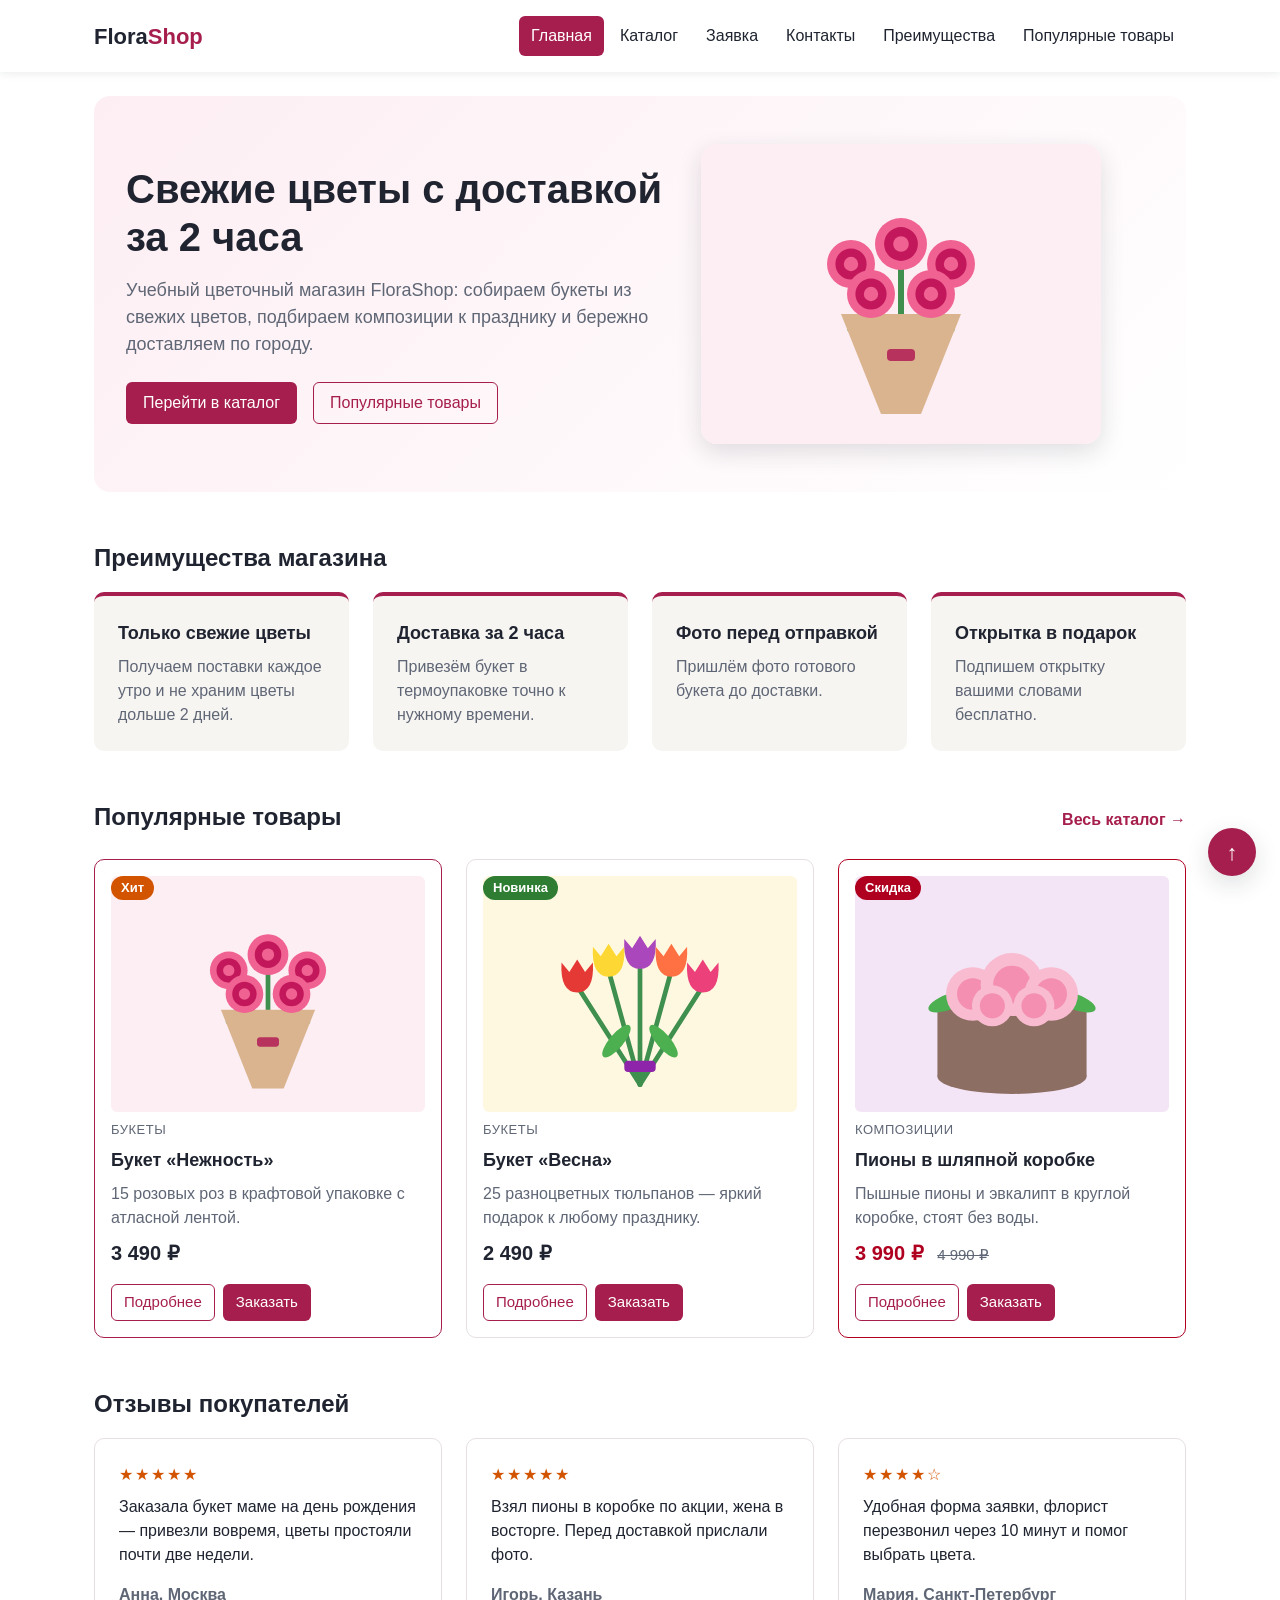
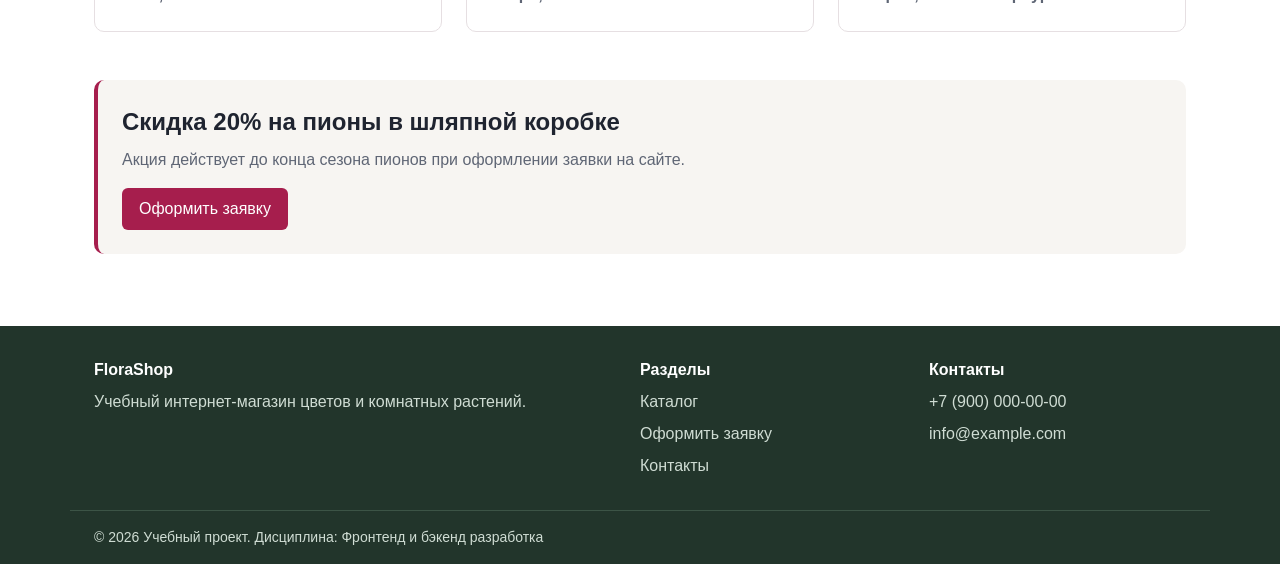
==== commit c21f1f30: "feat: add separate page for each product" ====
--- a/index.html
+++ b/index.html
@@ -25,9 +25,6 @@
           </li>
           <li class="site-nav__item">
             <a class="site-nav__link" href="catalog.html">Каталог</a>
-          </li>
-          <li class="site-nav__item">
-            <a class="site-nav__link" href="product.html">Товар</a>
           </li>
           <li class="site-nav__item">
             <a class="site-nav__link" href="order.html">Заявка</a>
@@ -115,7 +112,7 @@
           <p class="product-card__description">25 разноцветных тюльпанов — яркий подарок к любому празднику.</p>
           <p class="product-card__price">2 490 ₽</p>
           <div class="product-card__actions">
-            <a class="button button--secondary button--small" href="product.html">Подробнее</a>
+            <a class="button button--secondary button--small" href="product-tulips.html">Подробнее</a>
             <button class="button button--primary button--small product-card__button" type="button" data-product="Букет «Весна»">
               Заказать
             </button>
@@ -130,7 +127,7 @@
           <p class="product-card__description">Пышные пионы и эвкалипт в круглой коробке, стоят без воды.</p>
           <p class="product-card__price">3 990 ₽ <s class="product-card__old-price">4 990 ₽</s></p>
           <div class="product-card__actions">
-            <a class="button button--secondary button--small" href="product.html">Подробнее</a>
+            <a class="button button--secondary button--small" href="product-peony.html">Подробнее</a>
             <button class="button button--primary button--small product-card__button" type="button" data-product="Пионы в шляпной коробке">
               Заказать
             </button>
--- a/css/style.css
+++ b/css/style.css
@@ -95,6 +95,15 @@
 }
 
 /*
+  Подсветка раздела, к которому перешли по якорной ссылке (ПР 5).
+*/
+section:target,
+.site-footer:target {
+  outline: 2px dashed var(--color-primary);
+  outline-offset: 4px;
+}
+
+/*
   Скрывает элемент визуально, но оставляет его для экранного диктора.
 */
 .visually-hidden {
@@ -730,6 +739,18 @@
   border-radius: 999px;
 }
 
+.product__badge--hit {
+  background-color: var(--color-hit);
+}
+
+.product__badge--new {
+  background-color: var(--color-new);
+}
+
+.product__badge--sale {
+  background-color: var(--color-danger);
+}
+
 .product__image {
   width: 100%;
   border-radius: var(--radius-lg);
@@ -758,6 +779,17 @@
   font-size: 28px;
   font-weight: 700;
   color: var(--color-primary);
+}
+
+.product__price--discount {
+  color: var(--color-danger);
+}
+
+.product__old-price {
+  margin-left: var(--space-sm);
+  font-size: 20px;
+  font-weight: 400;
+  color: var(--color-muted);
 }
 
 .product__text {
